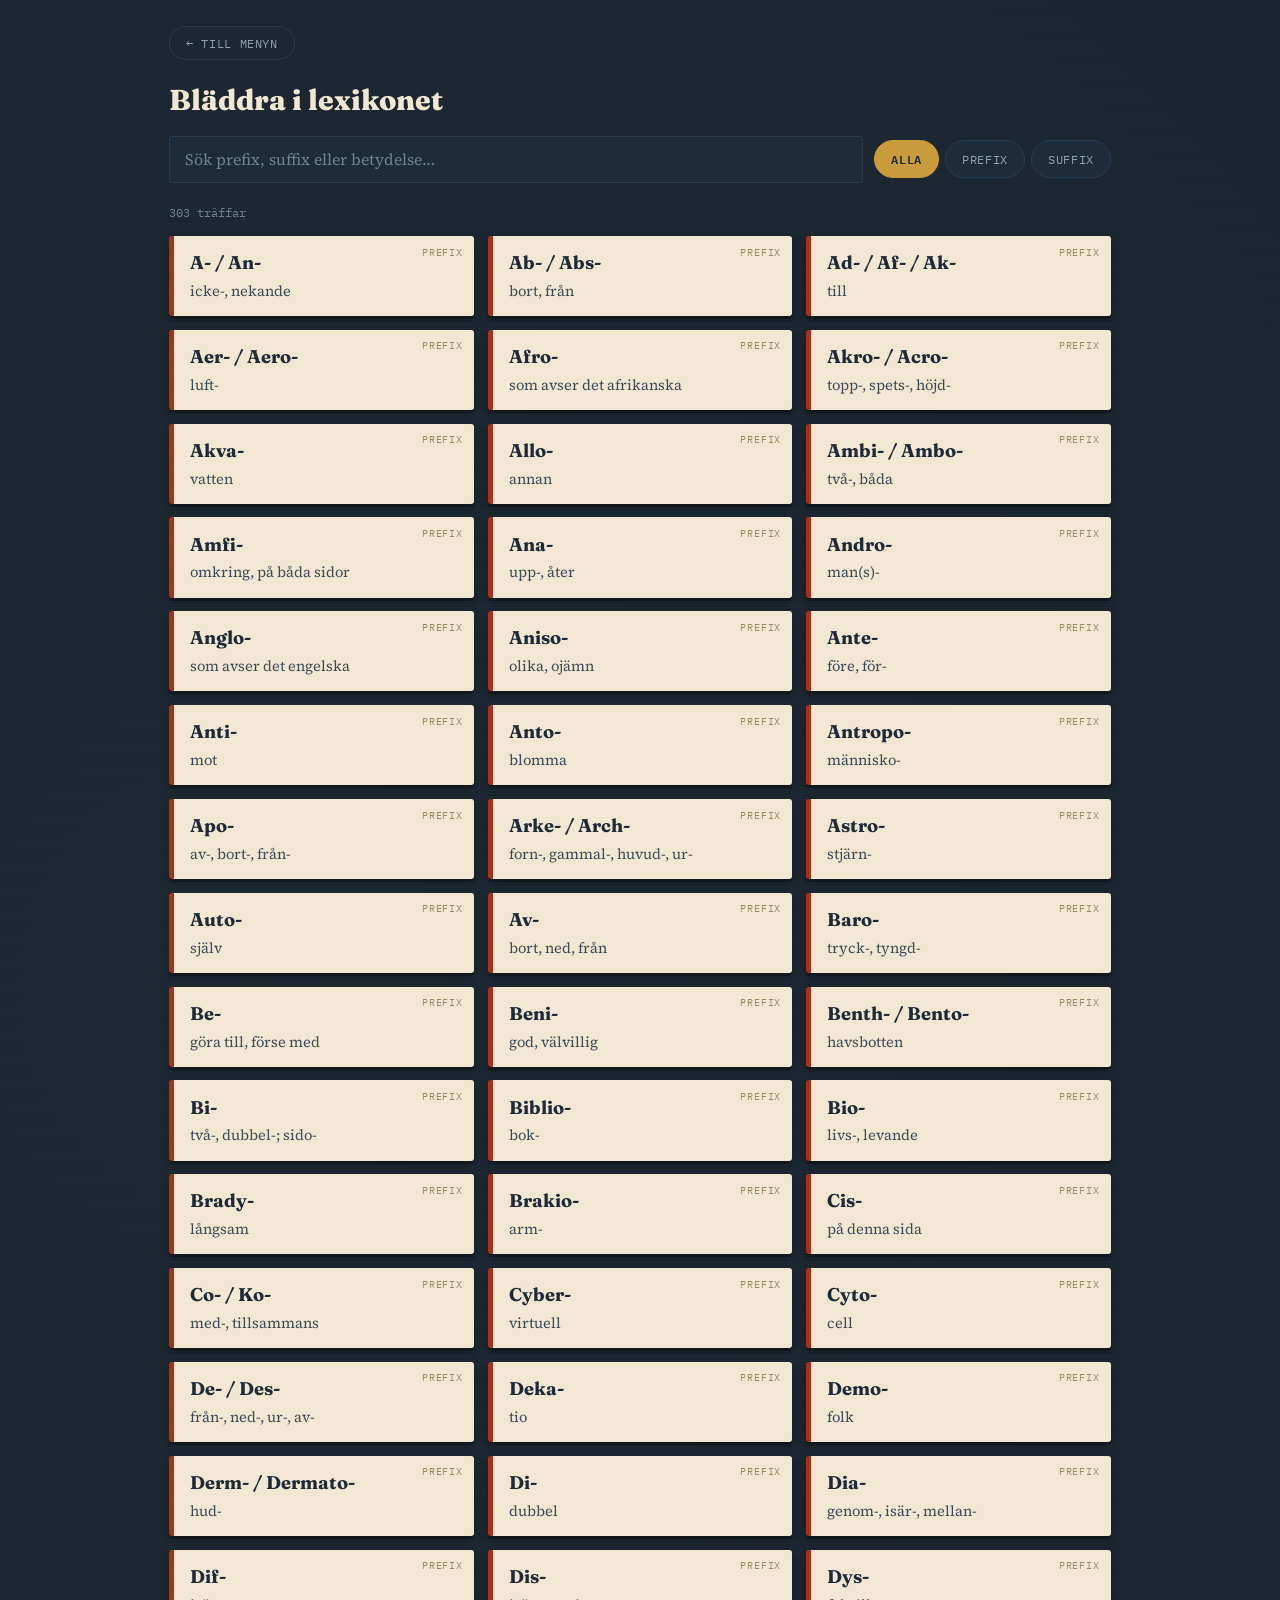
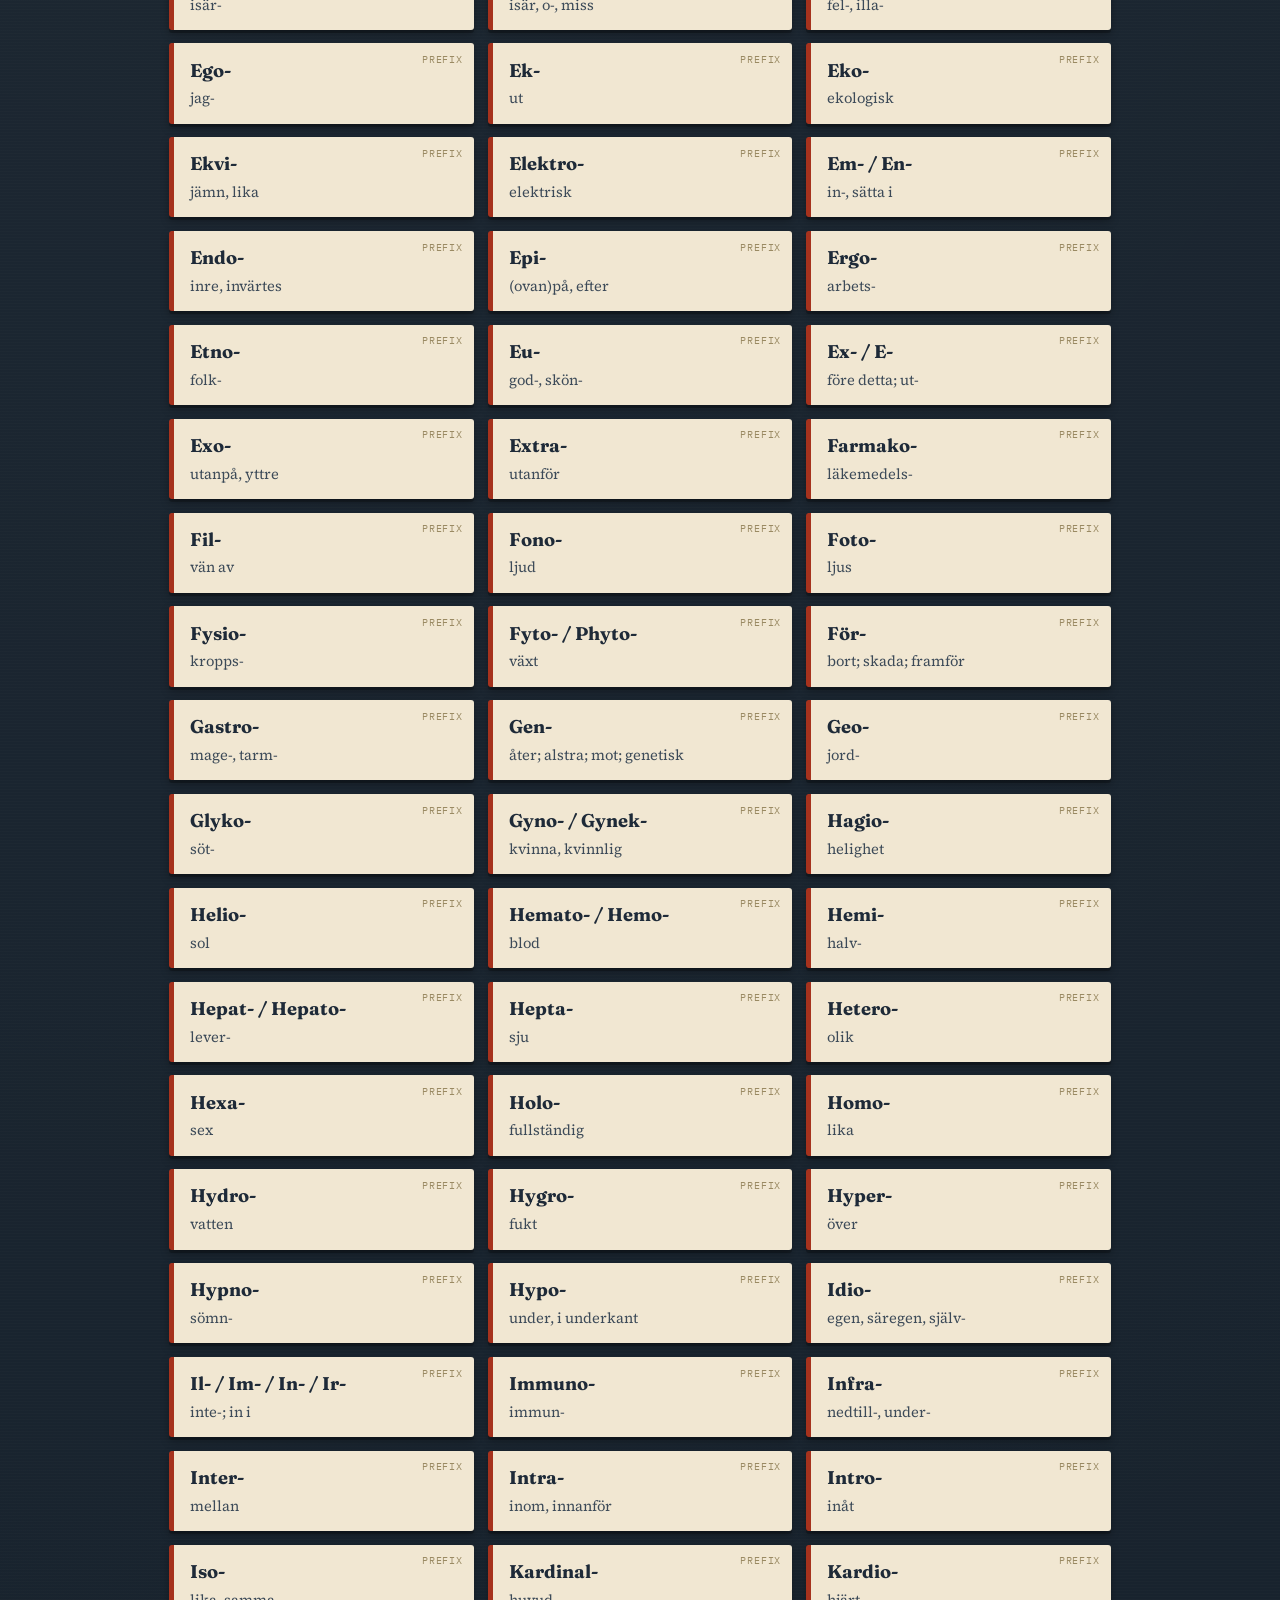
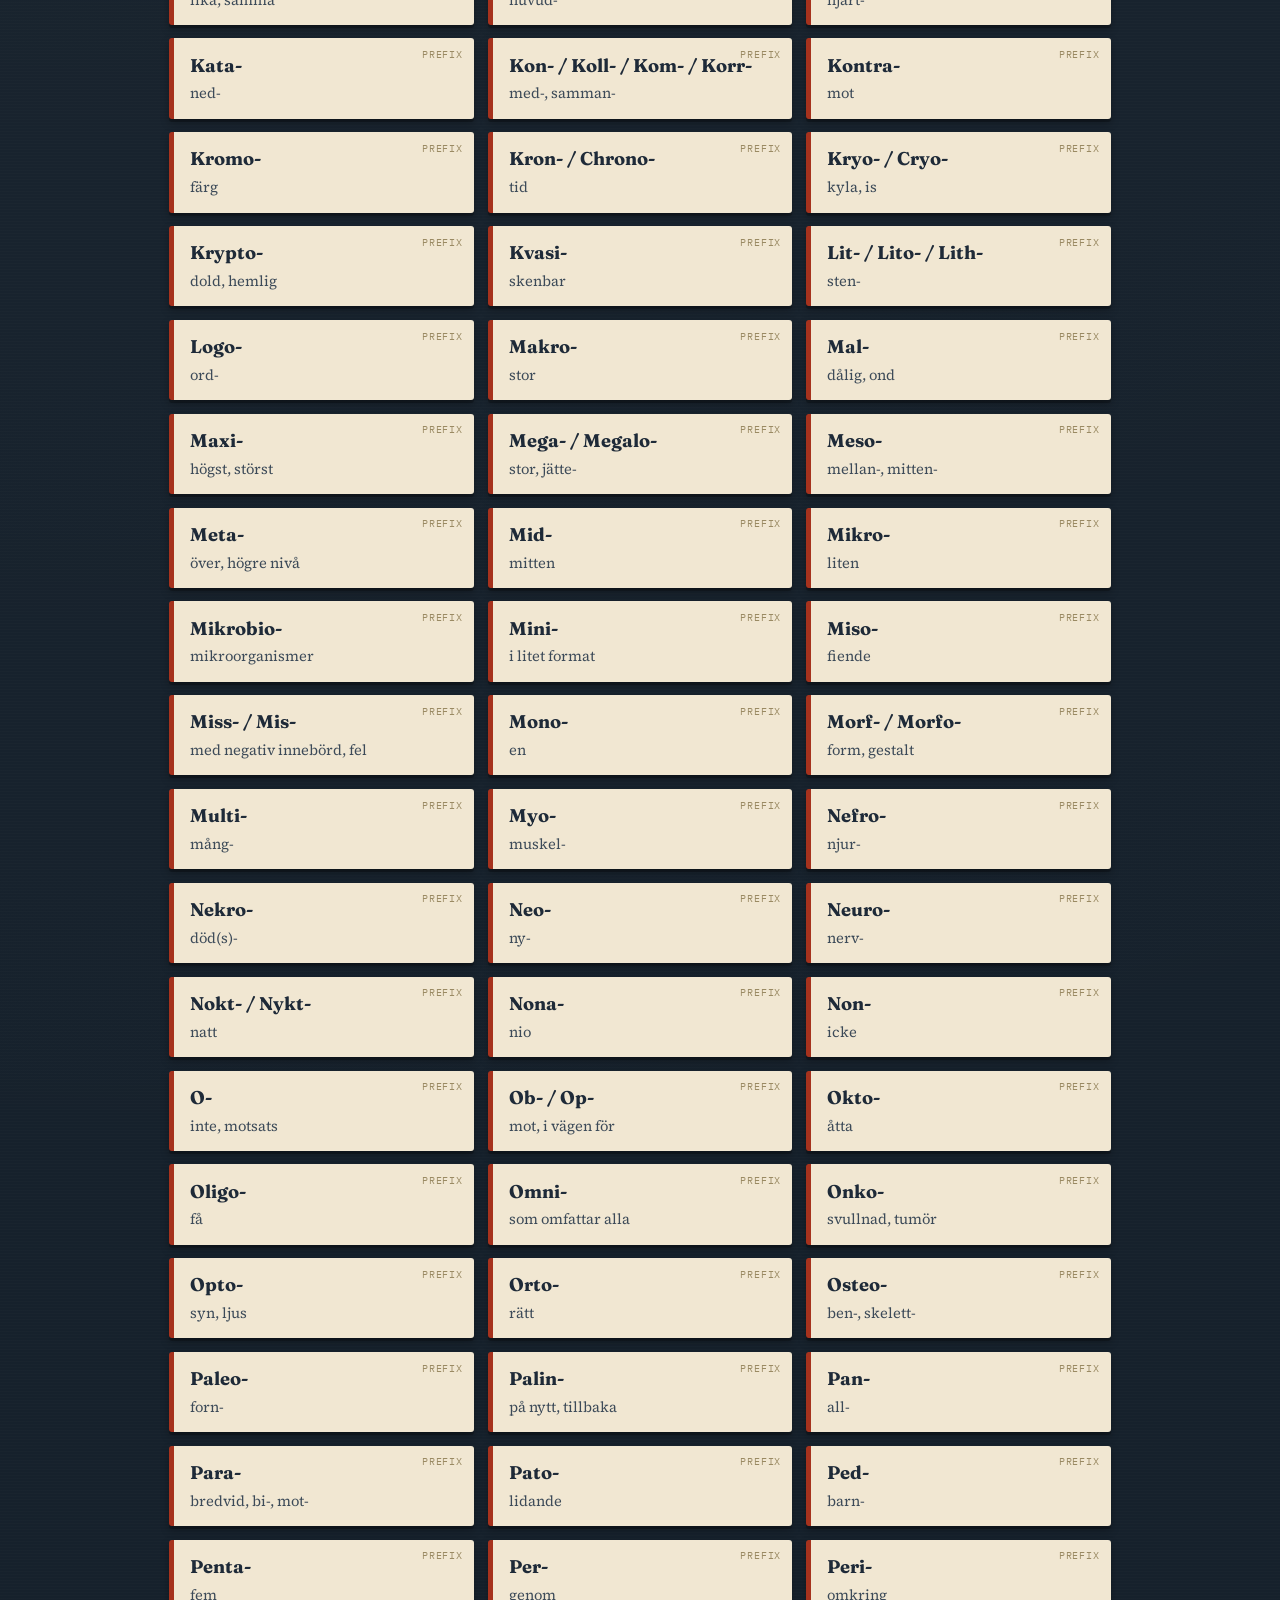
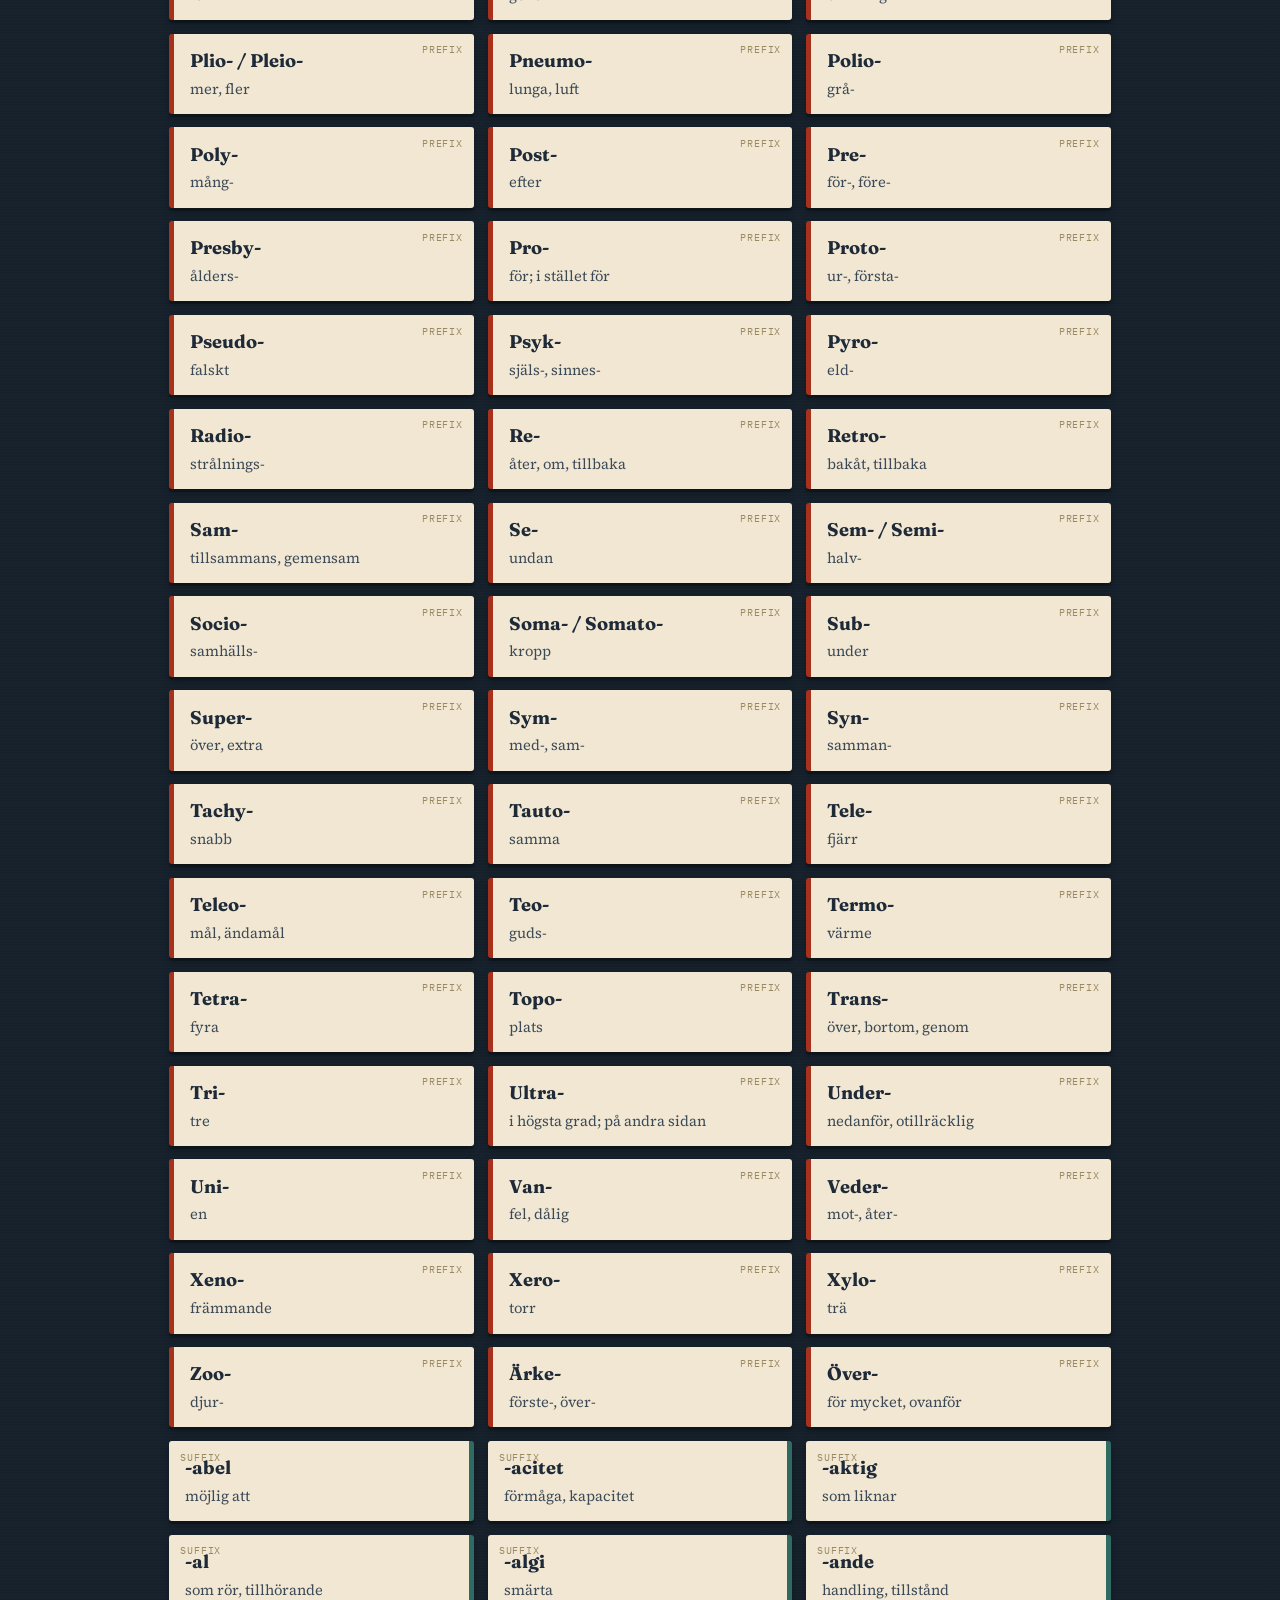
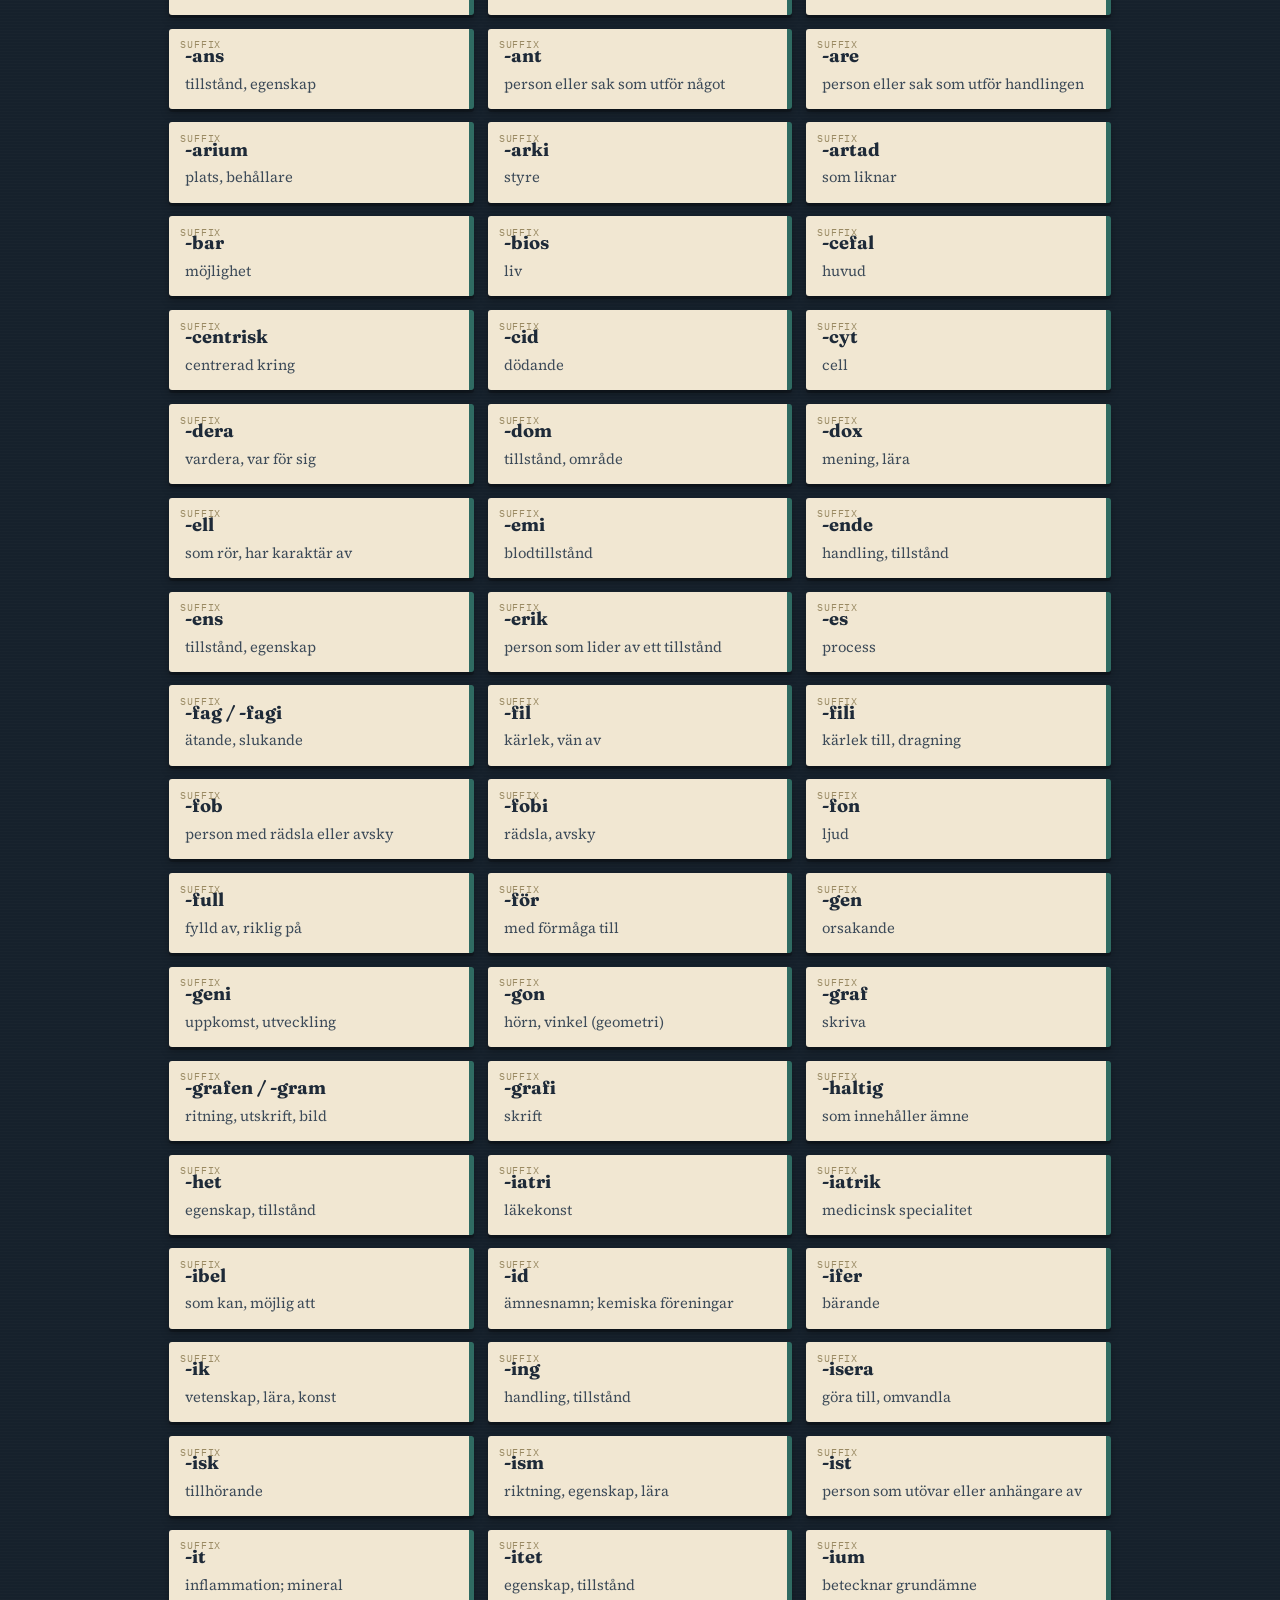
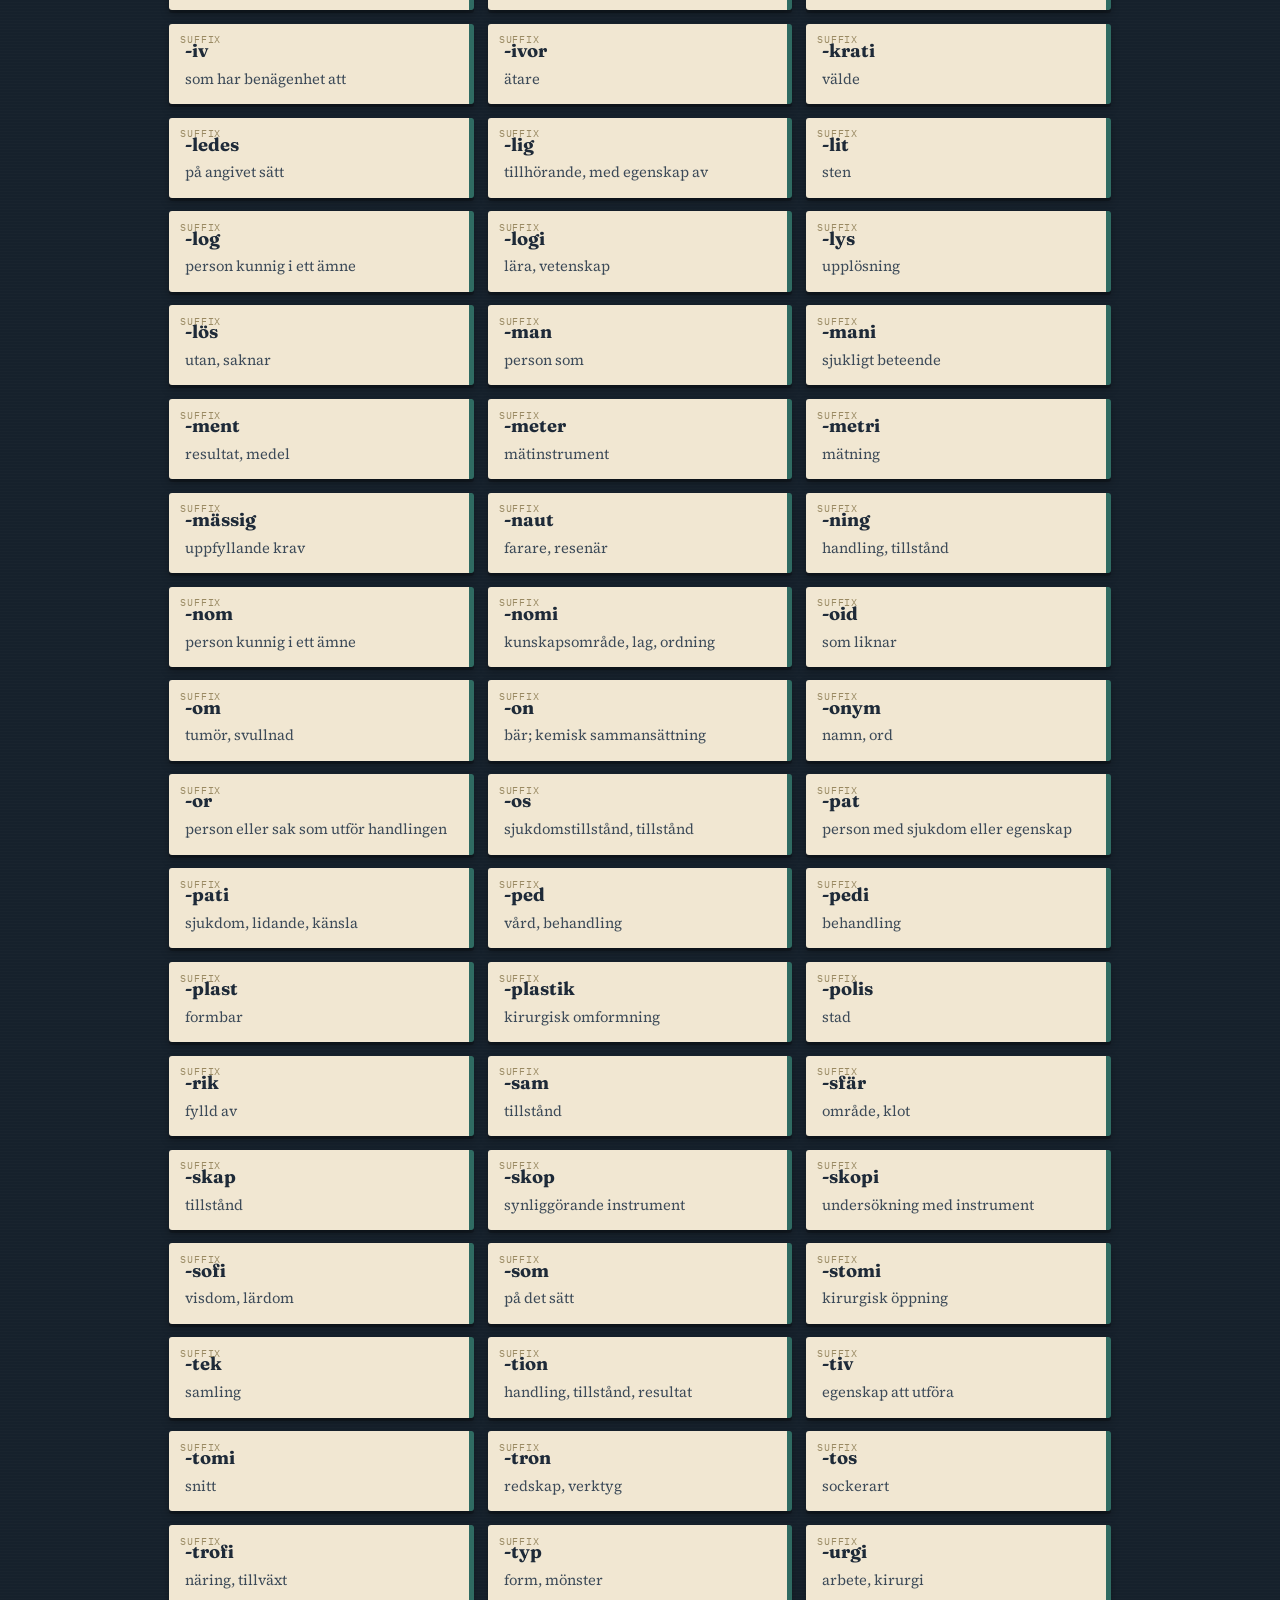
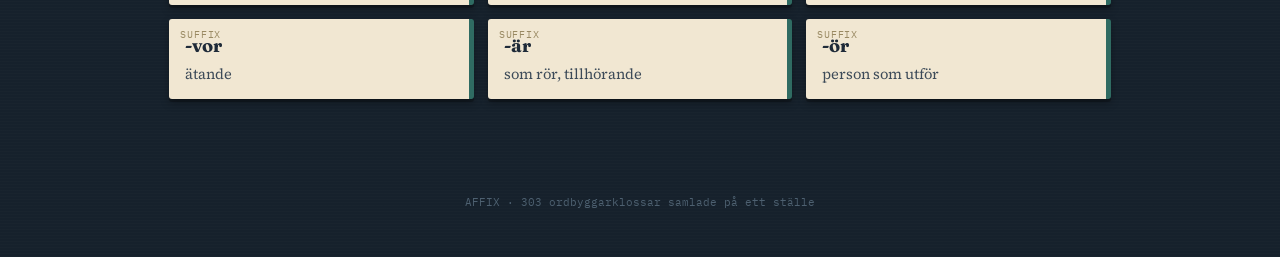
==== browse.html @ 200986ad "Initial commit: AFFIX prefix/suffix quiz site" ====
<!DOCTYPE html>
<html lang="sv">
<head>
<meta charset="UTF-8">
<meta name="viewport" content="width=device-width, initial-scale=1.0">
<title>Bläddra — AFFIX</title>
<link rel="preconnect" href="https://fonts.googleapis.com">
<link rel="preconnect" href="https://fonts.gstatic.com" crossorigin>
<link href="https://fonts.googleapis.com/css2?family=Fraunces:ital,wght@0,700;0,800;0,900;1,700&family=Source+Serif+4:ital,wght@0,400;0,600;1,400&family=IBM+Plex+Mono:wght@400;600;700&display=swap" rel="stylesheet">
<link rel="stylesheet" href="style.css">
</head>
<body>

<div class="subpage-header">
  <a class="back-link" href="index.html">&larr; Till menyn</a>
</div>
<h1 class="page-title">Bläddra i lexikonet</h1>

<section class="view active" style="max-width:980px;margin:1.2rem auto 0;padding:0 1.2rem 4rem;">
  <div class="controls">
    <input type="search" id="searchInput" class="search-input" placeholder="Sök prefix, suffix eller betydelse…" autocomplete="off">
    <div class="filter-group" id="browseFilter">
      <button class="chip active" data-cat="alla">Alla</button>
      <button class="chip" data-cat="prefix">Prefix</button>
      <button class="chip" data-cat="suffix">Suffix</button>
    </div>
  </div>
  <p class="result-count" id="resultCount"></p>
  <div class="term-grid" id="termGrid"></div>
</section>

<footer>AFFIX · 303 ordbyggarklossar samlade på ett ställe</footer>

<script src="data.js"></script>
<script src="browse.js"></script>
</body>
</html>
---- style.css ----
:root{
  --bed:#16212C;
  --bed-alt:#1E2C3A;
  --bed-line:#2A3B4C;
  --paper:#F1E7D2;
  --paper-alt:#E8DCBF;
  --ink:#1E2A38;
  --ink-soft:#3C4A58;
  --brick:#A6321D;
  --brick-dim:#7A2415;
  --teal:#2F6B62;
  --teal-dim:#204944;
  --gold:#C89B3C;
  --cream:#F1E7D2;
  --radius:3px;
  --shadow:0 6px 0 rgba(0,0,0,.28), 0 10px 18px rgba(0,0,0,.35);
  --shadow-sm:0 3px 0 rgba(0,0,0,.25), 0 4px 8px rgba(0,0,0,.3);
  --serif-display:"Fraunces",serif;
  --serif-body:"Source Serif 4",Georgia,serif;
  --mono:"IBM Plex Mono",monospace;
}

*{box-sizing:border-box;}
html{scroll-behavior:smooth;}
body{
  margin:0;
  background:var(--bed);
  background-image:
    radial-gradient(circle at 20% 10%, rgba(255,255,255,.03), transparent 40%),
    repeating-linear-gradient(0deg, rgba(255,255,255,.012) 0 1px, transparent 1px 3px);
  color:var(--cream);
  font-family:var(--serif-body);
  min-height:100vh;
}

a{color:inherit;}

/* ---------- Header / wordmark ---------- */
.site-header{
  padding:2.2rem 1.5rem 1.4rem;
  text-align:center;
}
.wordmark{
  display:inline-flex;
  align-items:baseline;
  gap:.15em;
  font-family:var(--serif-display);
  font-weight:900;
  font-size:clamp(2.4rem,6vw,3.6rem);
  letter-spacing:-.01em;
}
.wordmark .pre{
  color:var(--paper);
  background:var(--brick);
  padding:.02em .18em .06em;
  border-radius:2px 0 0 2px;
  transform:rotate(-1.2deg);
  box-shadow:var(--shadow-sm);
}
.wordmark .fix{
  color:var(--paper);
  background:var(--teal);
  padding:.02em .18em .06em;
  border-radius:0 2px 2px 0;
  transform:rotate(1.2deg);
  box-shadow:var(--shadow-sm);
}
.tagline{
  margin-top:.7rem;
  font-family:var(--mono);
  font-size:.78rem;
  letter-spacing:.14em;
  text-transform:uppercase;
  color:#8FA0AE;
}

/* ---------- Tabs ---------- */
.tabbar{
  display:flex;
  justify-content:center;
  gap:.6rem;
  padding:0 1rem 1.6rem;
  flex-wrap:wrap;
}
.tab-btn{
  font-family:var(--mono);
  font-size:.82rem;
  letter-spacing:.06em;
  text-transform:uppercase;
  background:transparent;
  color:#8FA0AE;
  border:1px solid var(--bed-line);
  border-radius:20px;
  padding:.55rem 1.2rem;
  cursor:pointer;
  transition:all .15s ease;
}
.tab-btn:hover{color:var(--cream);border-color:#48606f;}
.tab-btn.active{
  background:var(--paper);
  color:var(--ink);
  border-color:var(--paper);
  font-weight:600;
}
.tab-btn:focus-visible, button:focus-visible, input:focus-visible, select:focus-visible,
.menu-card:focus-visible, .back-link:focus-visible{
  outline:2px solid var(--gold);
  outline-offset:2px;
}

.view{display:none;max-width:980px;margin:0 auto;padding:0 1.2rem 4rem;}
.view.active{display:block;}

/* ---------- Huvudmeny ---------- */
.menu-wrap{
  max-width:900px;
  margin:0 auto;
  padding:0 1.2rem 4rem;
}
.menu-grid{
  display:grid;
  grid-template-columns:repeat(auto-fit,minmax(240px,1fr));
  gap:1.1rem;
}
.menu-card{
  display:block;
  text-decoration:none;
  background:var(--paper);
  color:var(--ink);
  border-radius:var(--radius);
  padding:1.6rem 1.4rem 1.5rem;
  box-shadow:var(--shadow);
  border-top:6px solid var(--brick);
  transition:transform .12s ease, box-shadow .12s ease;
  cursor:pointer;
  position:relative;
}
.menu-card:nth-child(2n){border-top-color:var(--teal);}
.menu-card:hover{transform:translateY(-3px);}
.menu-card .menu-index{
  font-family:var(--mono);
  font-size:.7rem;
  letter-spacing:.1em;
  text-transform:uppercase;
  color:#9a8a63;
  display:block;
  margin-bottom:.5rem;
}
.menu-card h2{
  font-family:var(--serif-display);
  font-weight:800;
  font-size:1.4rem;
  margin:0 0 .5rem;
}
.menu-card p{
  font-size:.9rem;
  color:var(--ink-soft);
  line-height:1.4;
  margin:0;
}
.menu-card .menu-count{
  display:inline-block;
  margin-top:.9rem;
  font-family:var(--mono);
  font-size:.72rem;
  background:rgba(30,42,56,.08);
  padding:.25rem .6rem;
  border-radius:20px;
}
.menu-card.disabled{
  opacity:.5;
  cursor:default;
  pointer-events:none;
  border-top-style:dashed;
}
.menu-card.disabled .menu-count{background:transparent;border:1px dashed rgba(30,42,56,.3);}

/* ---------- Undersida: tillbaka-länk ---------- */
.subpage-header{
  max-width:980px;
  margin:0 auto;
  padding:1.6rem 1.2rem 0;
}
.back-link{
  display:inline-flex;
  align-items:center;
  gap:.4rem;
  font-family:var(--mono);
  font-size:.78rem;
  letter-spacing:.05em;
  text-transform:uppercase;
  color:#8FA0AE;
  text-decoration:none;
  border:1px solid var(--bed-line);
  border-radius:20px;
  padding:.5rem 1rem;
}
.back-link:hover{color:var(--cream);border-color:#48606f;}
.page-title{
  max-width:980px;
  margin:1.4rem auto .2rem;
  padding:0 1.2rem;
  font-family:var(--serif-display);
  font-weight:800;
  font-size:1.8rem;
}

/* ---------- Controls (browse) ---------- */
.controls{
  display:flex;
  gap:.7rem;
  flex-wrap:wrap;
  margin-bottom:1.4rem;
  align-items:center;
}
.search-input{
  flex:1 1 220px;
  font-family:var(--serif-body);
  font-size:1rem;
  padding:.7rem .9rem;
  border-radius:var(--radius);
  border:1px solid var(--bed-line);
  background:var(--bed-alt);
  color:var(--cream);
}
.search-input::placeholder{color:#6E8290;}
.filter-group{display:flex;gap:.4rem;}
.chip{
  font-family:var(--mono);
  font-size:.75rem;
  letter-spacing:.05em;
  text-transform:uppercase;
  background:var(--bed-alt);
  color:#8FA0AE;
  border:1px solid var(--bed-line);
  border-radius:20px;
  padding:.5rem 1rem;
  cursor:pointer;
}
.chip.active{background:var(--gold);color:var(--ink);border-color:var(--gold);font-weight:600;}
.result-count{
  font-family:var(--mono);
  font-size:.75rem;
  color:#6E8290;
  margin:0 0 1rem;
}

/* ---------- Term grid (browse) ---------- */
.term-grid{
  display:grid;
  grid-template-columns:repeat(auto-fill,minmax(230px,1fr));
  gap:.85rem;
}
.term-card{
  background:var(--paper);
  color:var(--ink);
  border-radius:var(--radius);
  padding:.95rem 1rem .9rem;
  box-shadow:var(--shadow-sm);
  border-left:5px solid var(--brick);
  position:relative;
}
.term-card.suffix{border-left-color:var(--teal);border-right:5px solid var(--teal);border-left:none;padding-right:1.1rem;}
.term-card .term{
  font-family:var(--serif-display);
  font-weight:700;
  font-size:1.15rem;
  display:block;
  margin-bottom:.3rem;
}
.term-card .betydelse{
  font-size:.92rem;
  color:var(--ink-soft);
  line-height:1.35;
}
.term-card .kat{
  position:absolute;
  top:.6rem; right:.7rem;
  font-family:var(--mono);
  font-size:.62rem;
  letter-spacing:.08em;
  text-transform:uppercase;
  color:#9a8a63;
}
.term-card.suffix .kat{right:auto;left:.7rem;}
.empty-note{
  font-family:var(--mono);
  color:#6E8290;
  text-align:center;
  padding:3rem 1rem;
}

/* ---------- Quiz ---------- */
.quiz-top{
  display:flex;
  justify-content:space-between;
  align-items:center;
  flex-wrap:wrap;
  gap:.8rem;
  margin-bottom:1.6rem;
  font-family:var(--mono);
  font-size:.82rem;
  color:#8FA0AE;
}
.quiz-stats span{color:var(--gold);font-weight:600;}
.quiz-filter{display:flex;gap:.4rem;}

.quiz-stage{
  text-align:center;
  padding:2.4rem 1rem 2.8rem;
}
.quiz-prompt{
  font-family:var(--mono);
  font-size:.78rem;
  letter-spacing:.1em;
  text-transform:uppercase;
  color:#8FA0AE;
  margin-bottom:1rem;
}
.term-block{
  display:inline-block;
  background:var(--paper);
  color:var(--ink);
  font-family:var(--serif-display);
  font-weight:800;
  font-size:clamp(2rem,6vw,3rem);
  padding:.5rem 1.3rem .6rem;
  border-radius:var(--radius);
  box-shadow:var(--shadow);
  transform:rotate(-.6deg);
  position:relative;
}
.term-block::after{
  content:attr(data-kat);
  position:absolute;
  bottom:-1.5rem; left:50%;
  transform:translateX(-50%);
  font-family:var(--mono);
  font-size:.68rem;
  letter-spacing:.12em;
  text-transform:uppercase;
  color:#6E8290;
}
.term-block.prefix{border-bottom:5px solid var(--brick);}
.term-block.suffix{border-bottom:5px solid var(--teal);}

.question-text{
  margin:2.6rem 0 1.4rem;
  font-size:1.05rem;
  color:#C7D3DB;
}

.options{
  display:grid;
  gap:.6rem;
  max-width:560px;
  margin:0 auto;
}
.option-btn{
  font-family:var(--serif-body);
  font-size:1rem;
  text-align:left;
  background:var(--bed-alt);
  color:var(--cream);
  border:1px solid var(--bed-line);
  border-radius:var(--radius);
  padding:.85rem 1.1rem;
  cursor:pointer;
  transition:transform .1s ease, border-color .15s ease, background .15s ease;
}
.option-btn:hover:not(:disabled){border-color:var(--gold);transform:translateX(2px);}
.option-btn:disabled{cursor:default;}
.option-btn.correct{
  background:var(--teal-dim);
  border-color:var(--teal);
  color:#DCEFEA;
}
.option-btn.wrong{
  background:var(--brick-dim);
  border-color:var(--brick);
  color:#F6DAD2;
}
.affix-option.prefix{border-left:4px solid var(--brick);}
.affix-option.suffix{border-right:4px solid var(--teal);}

.stamp{
  display:inline-block;
  margin-top:1.6rem;
  font-family:var(--mono);
  font-weight:700;
  letter-spacing:.08em;
  text-transform:uppercase;
  font-size:1.1rem;
  padding:.4rem 1rem;
  border:3px solid currentColor;
  border-radius:4px;
  transform:rotate(-4deg) scale(1);
  animation:stampin .22s ease-out;
}
.stamp.ratt{color:var(--teal);}
.stamp.fel{color:var(--brick);}
@keyframes stampin{
  0%{opacity:0;transform:rotate(-4deg) scale(1.7);}
  100%{opacity:1;transform:rotate(-4deg) scale(1);}
}
@media (prefers-reduced-motion:reduce){
  .stamp{animation:none;}
  .option-btn:hover{transform:none;}
}

.next-btn{
  display:block;
  margin:1.8rem auto 0;
  font-family:var(--mono);
  font-size:.85rem;
  letter-spacing:.06em;
  text-transform:uppercase;
  background:var(--gold);
  color:var(--ink);
  border:none;
  border-radius:20px;
  padding:.75rem 1.7rem;
  cursor:pointer;
  font-weight:700;
}
.next-btn:hover{filter:brightness(1.08);}

/* ---------- Quiz: Bygg isär ordet ---------- */
.word-block{
  display:inline-block;
  background:var(--paper);
  color:var(--ink);
  font-family:var(--serif-display);
  font-weight:800;
  font-size:clamp(1.8rem,5.5vw,2.7rem);
  padding:.55rem 1.4rem .65rem;
  border-radius:var(--radius);
  box-shadow:var(--shadow);
  letter-spacing:.01em;
}
.step-indicator{
  font-family:var(--mono);
  font-size:.72rem;
  letter-spacing:.12em;
  text-transform:uppercase;
  color:var(--gold);
  margin-bottom:.6rem;
}
.split-preview{
  margin-top:1.1rem;
  font-family:var(--mono);
  font-size:.9rem;
  color:#8FA0AE;
  min-height:1.3em;
}
.split-preview .hit{color:var(--gold);font-weight:700;}
.meaning-box{
  margin:1.2rem auto 0;
  max-width:480px;
  background:var(--bed-alt);
  border:1px solid var(--bed-line);
  border-radius:var(--radius);
  padding:.9rem 1.1rem;
  font-size:.95rem;
  color:#C7D3DB;
  text-align:left;
}
.meaning-box b{color:var(--cream);}

footer{
  text-align:center;
  padding:2rem 1rem 3rem;
  font-family:var(--mono);
  font-size:.7rem;
  color:#4D6070;
}

@media (max-width:520px){
  .quiz-top{justify-content:center;text-align:center;}
}
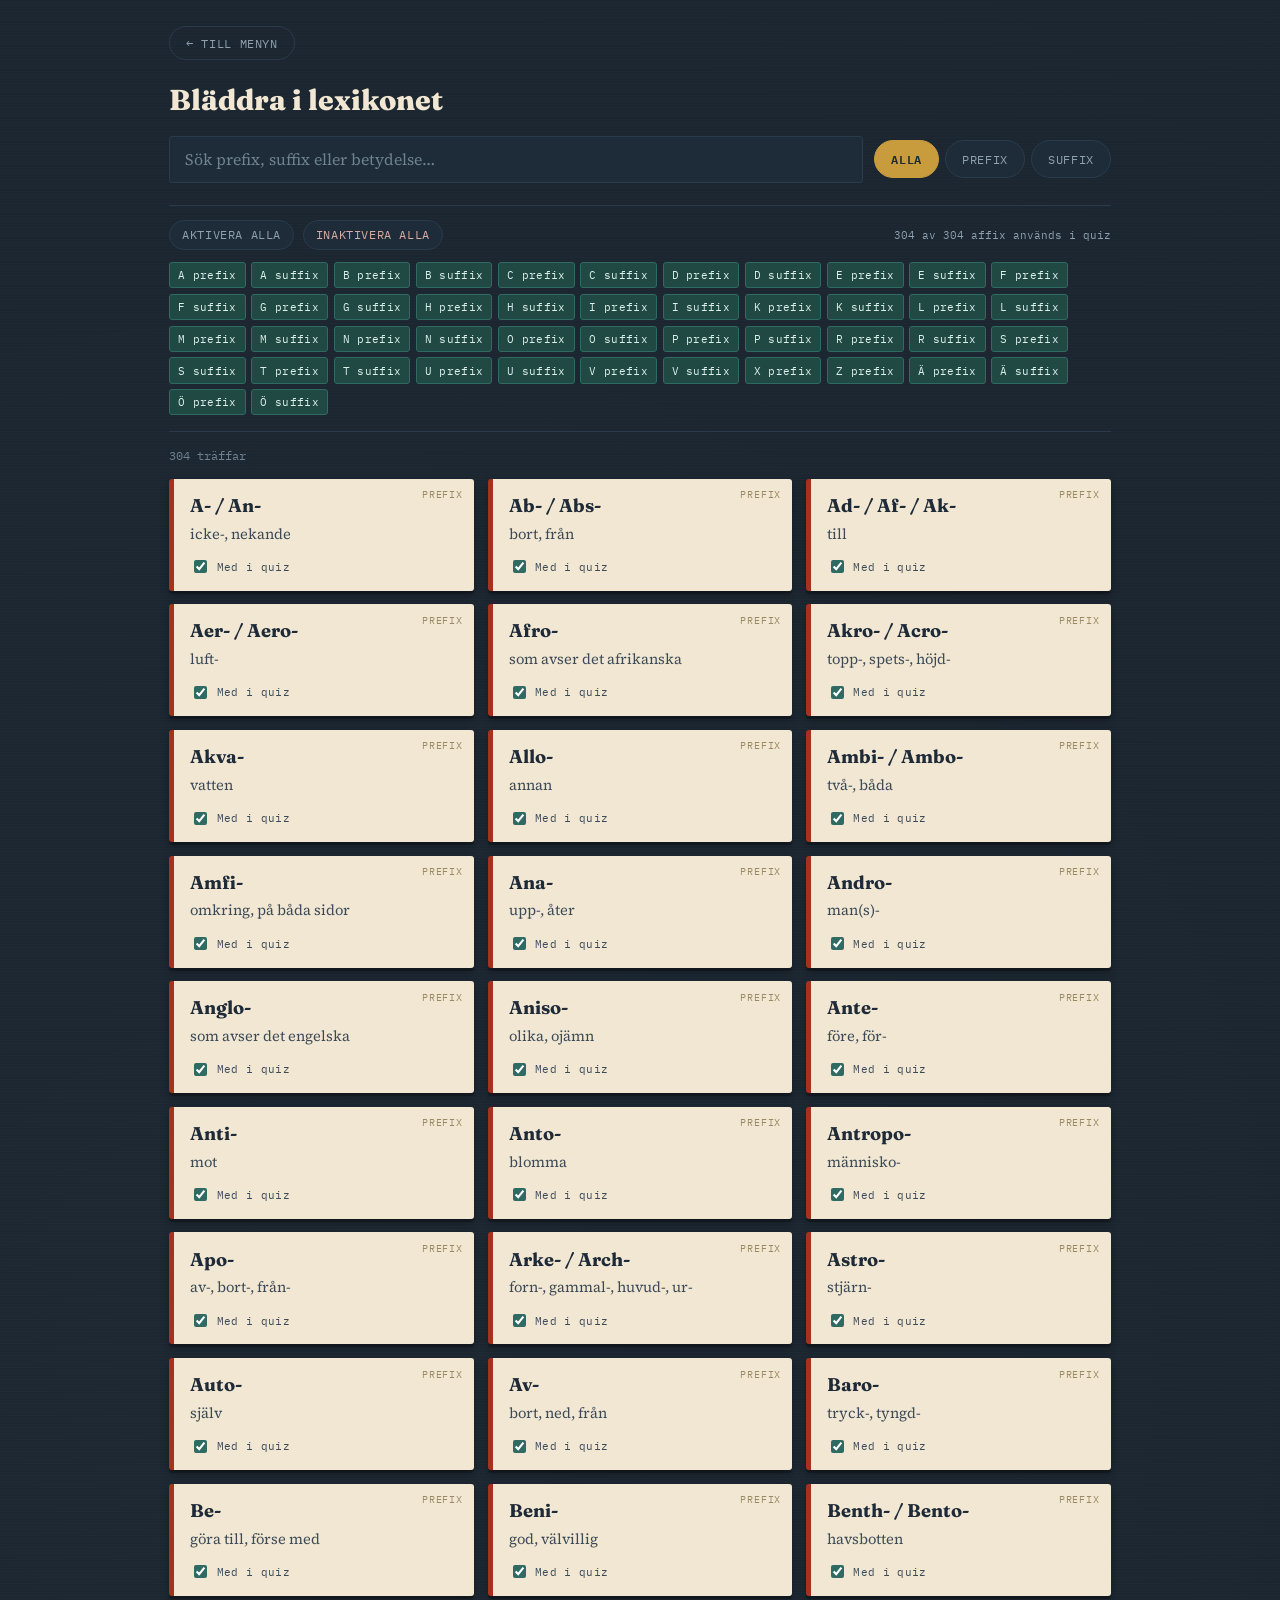
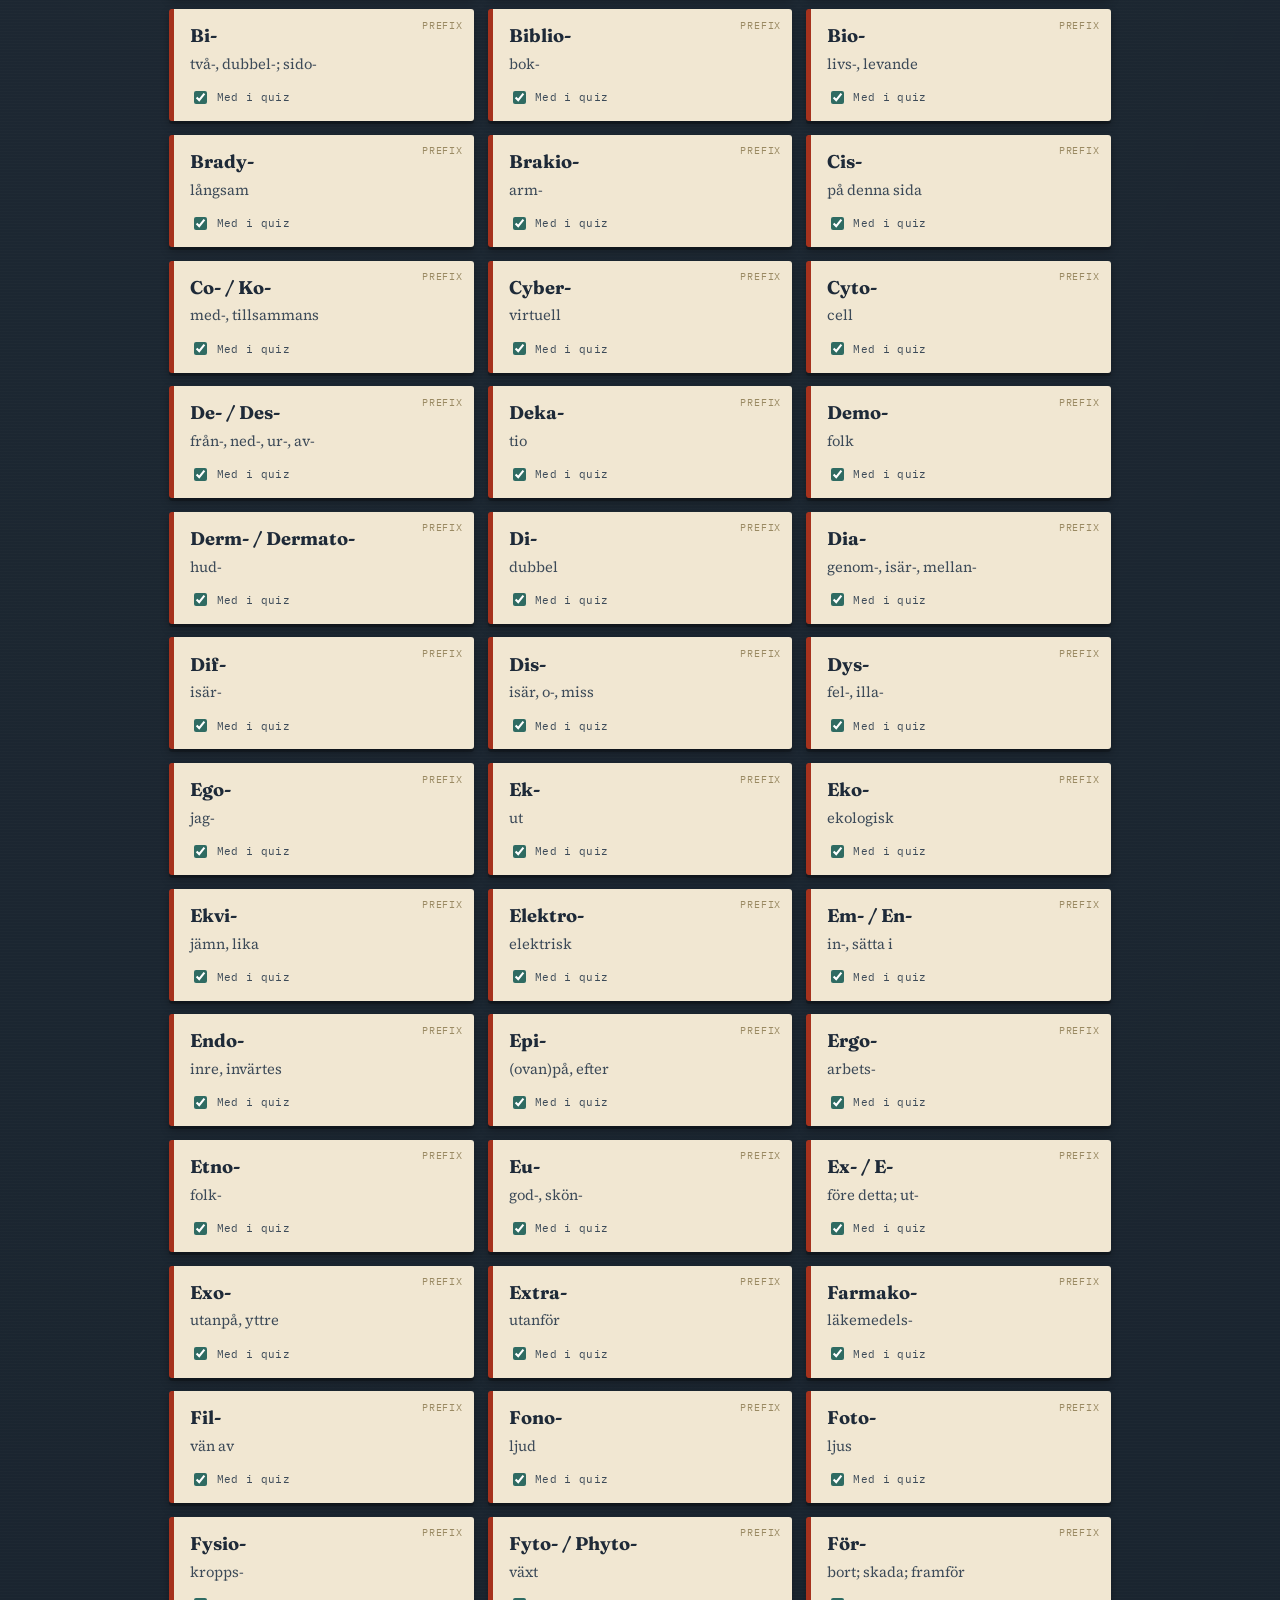
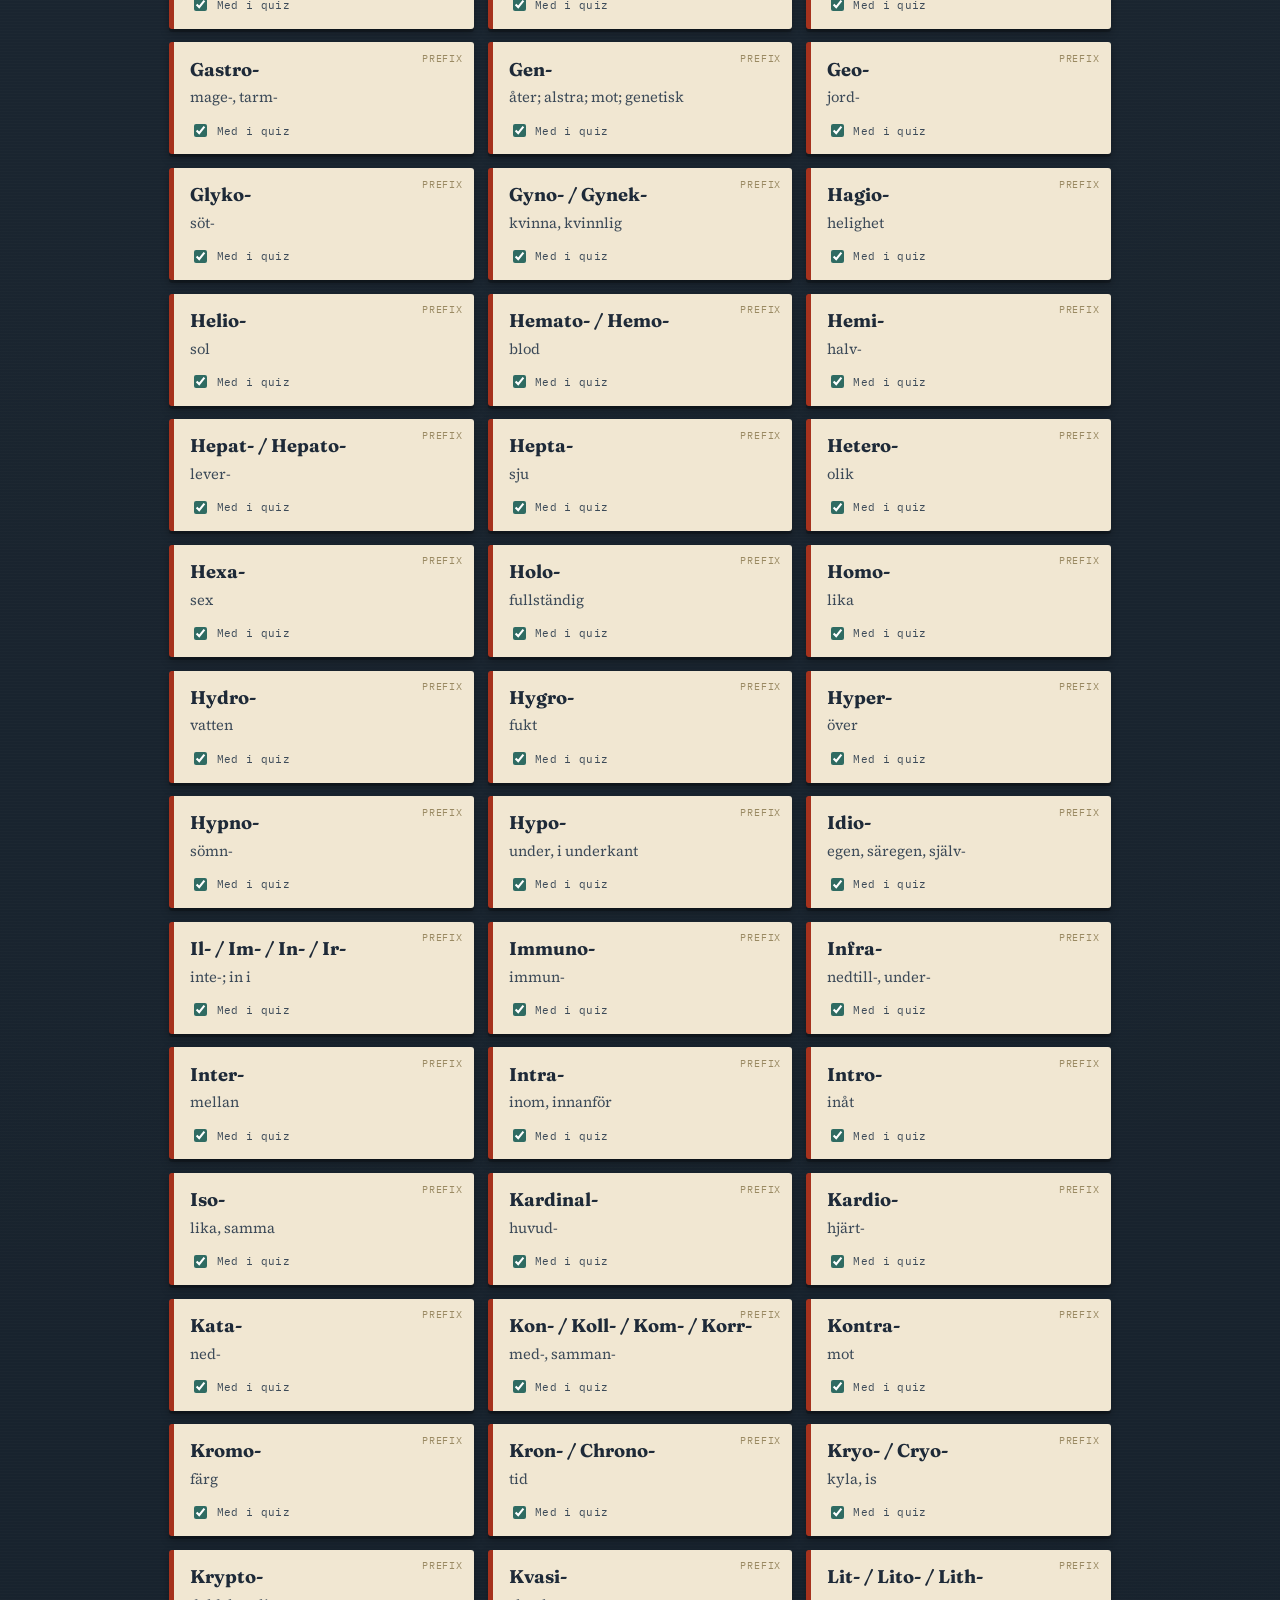
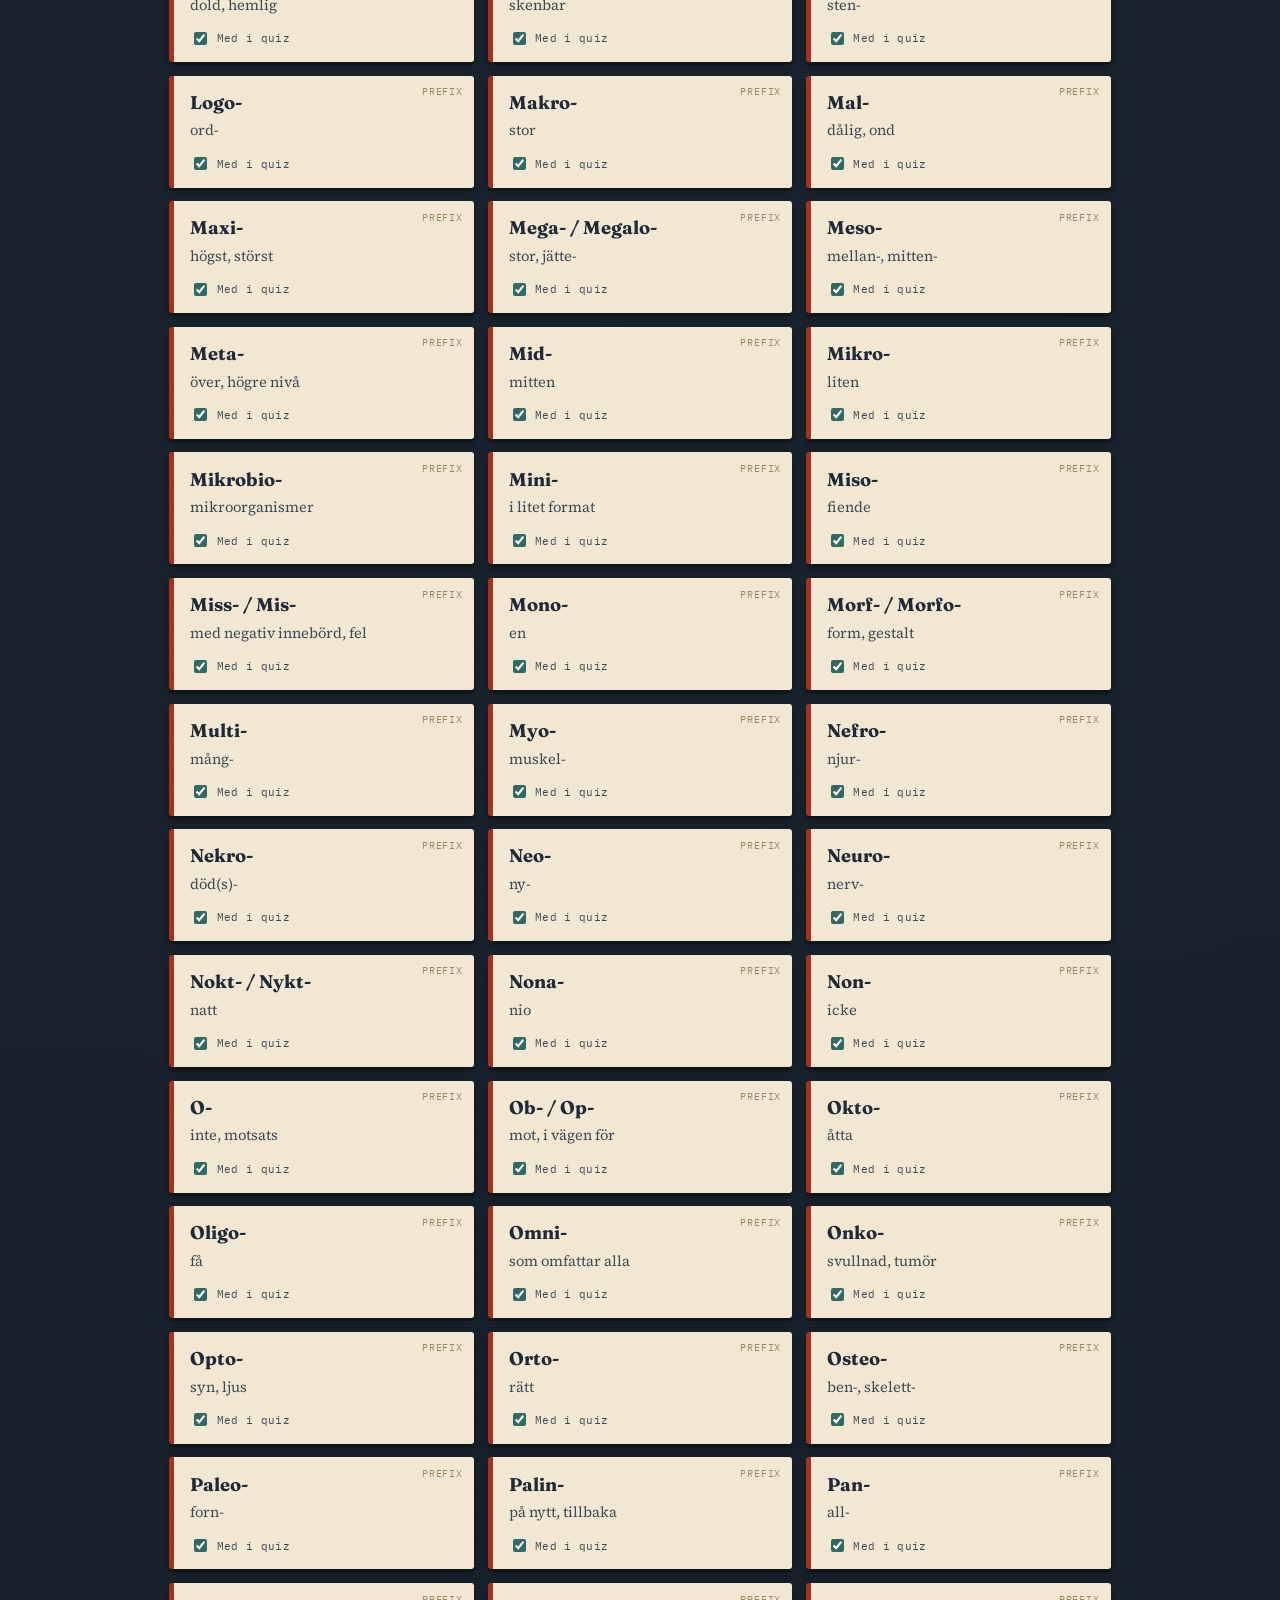
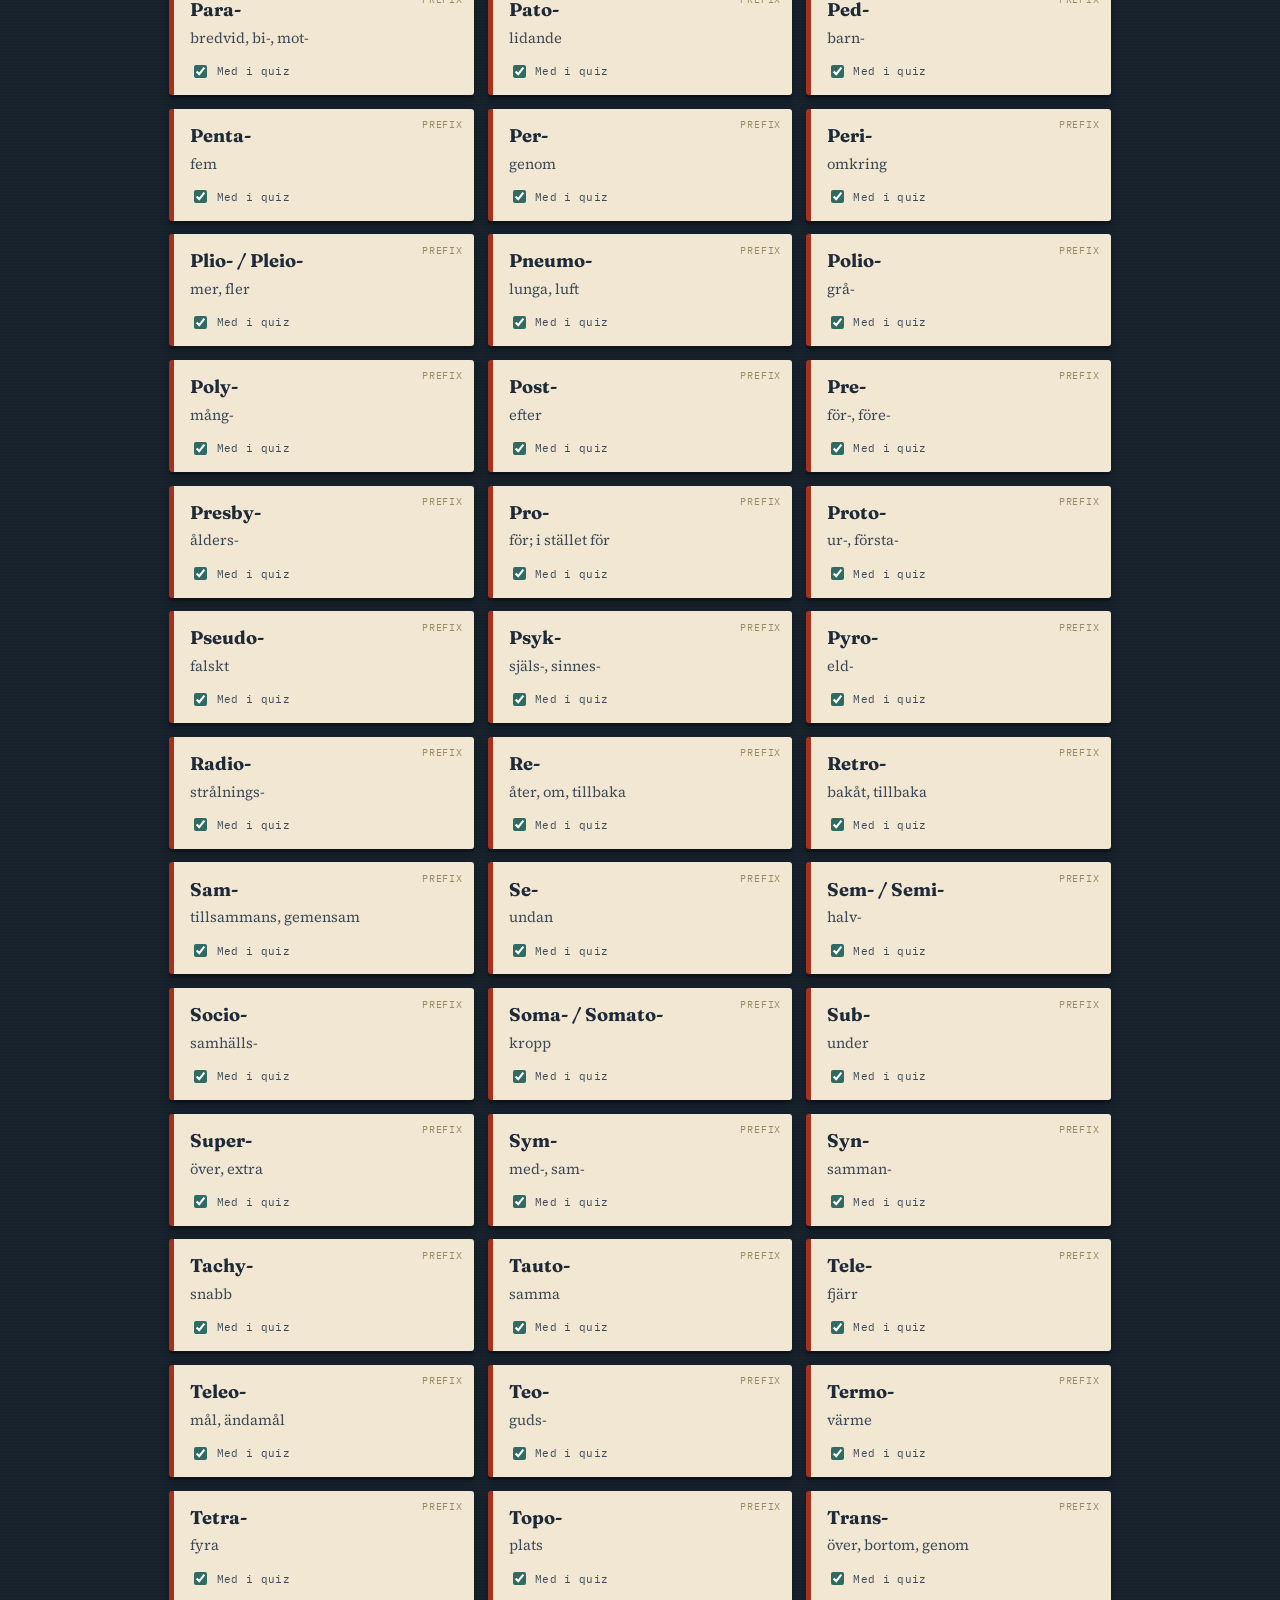
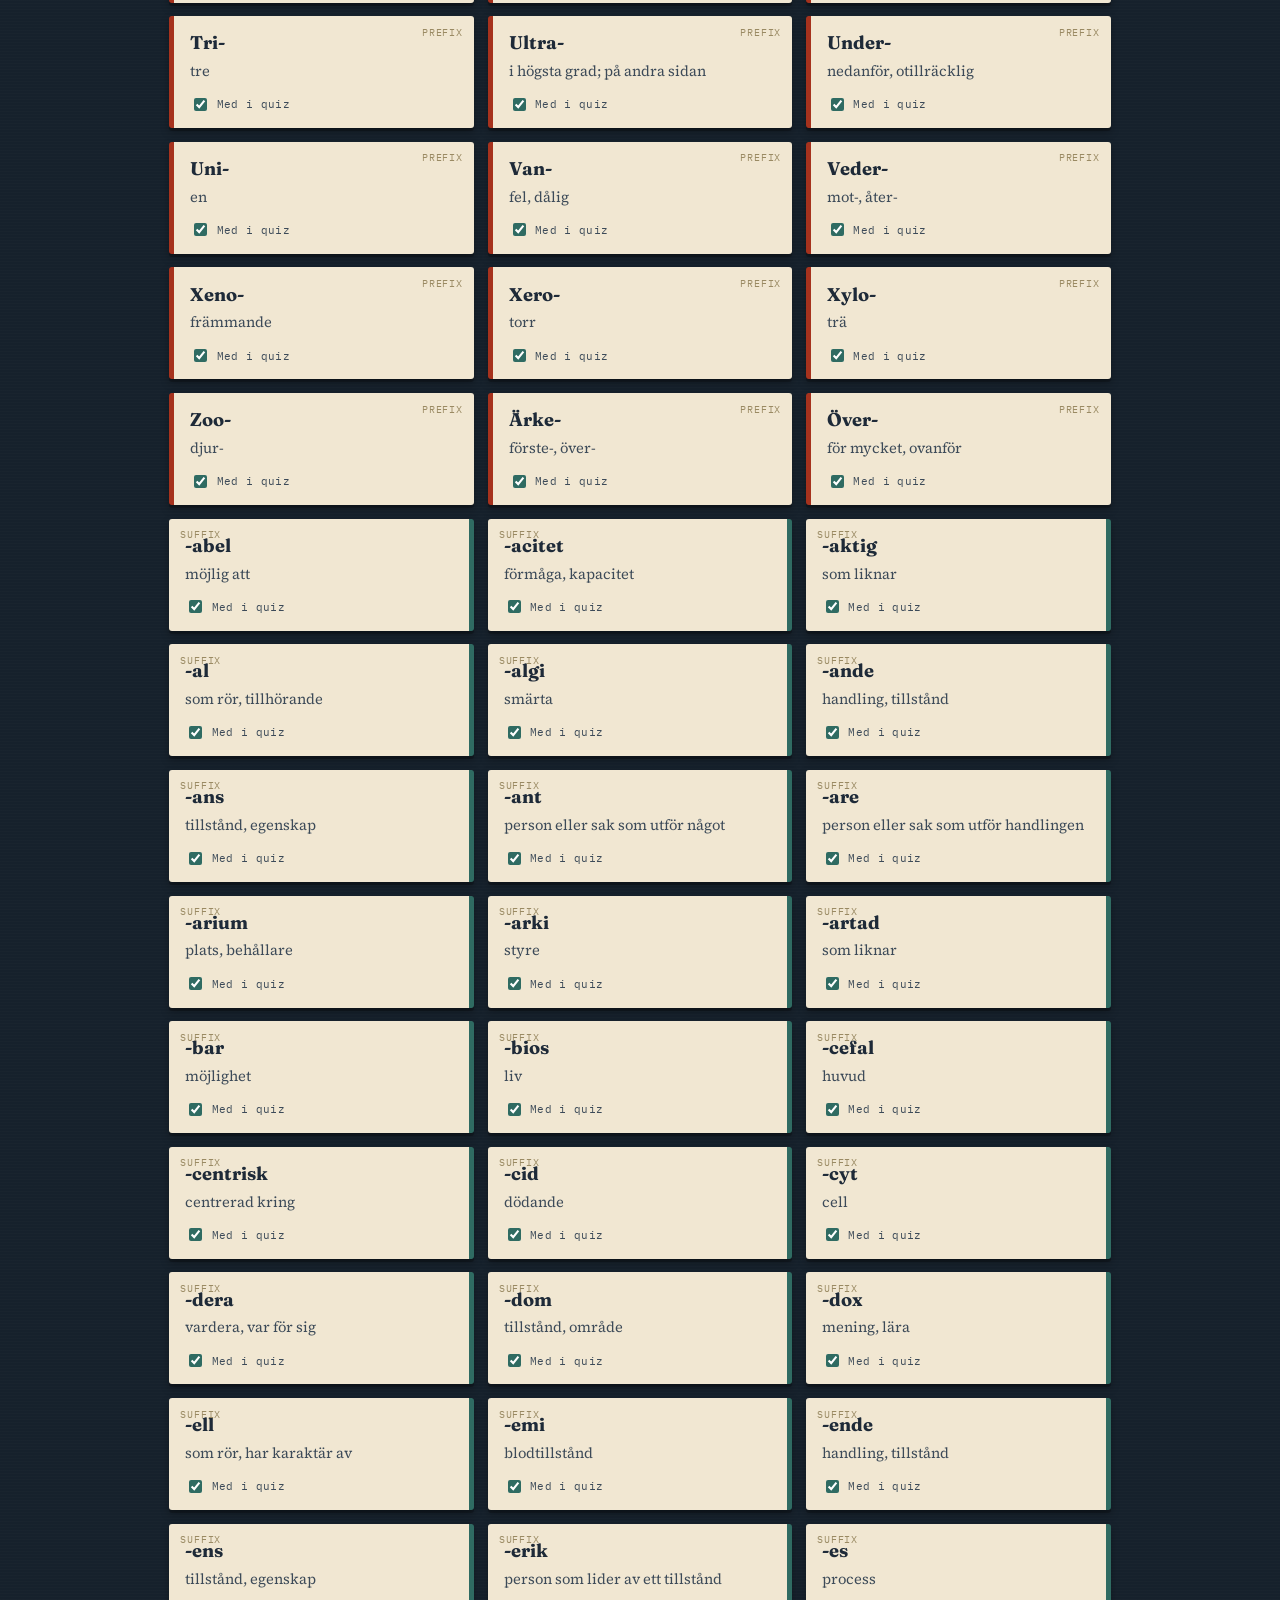
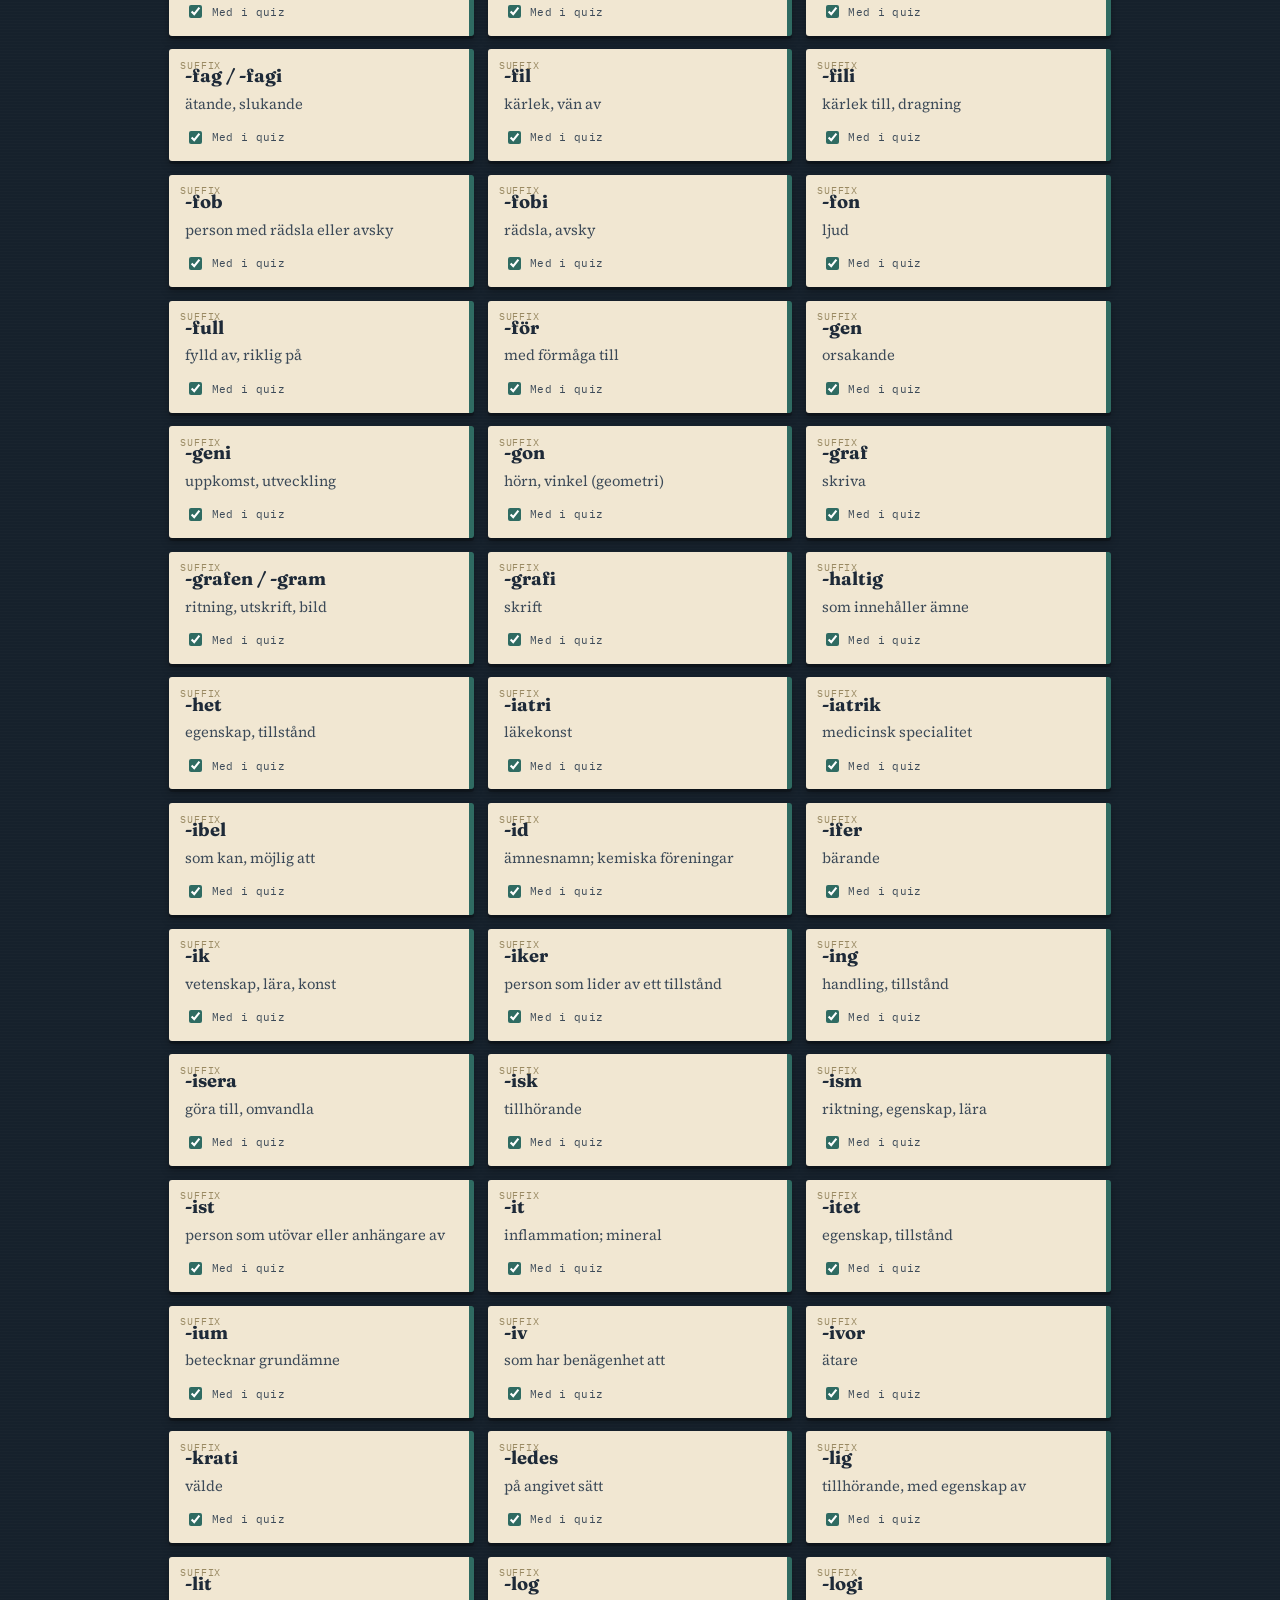
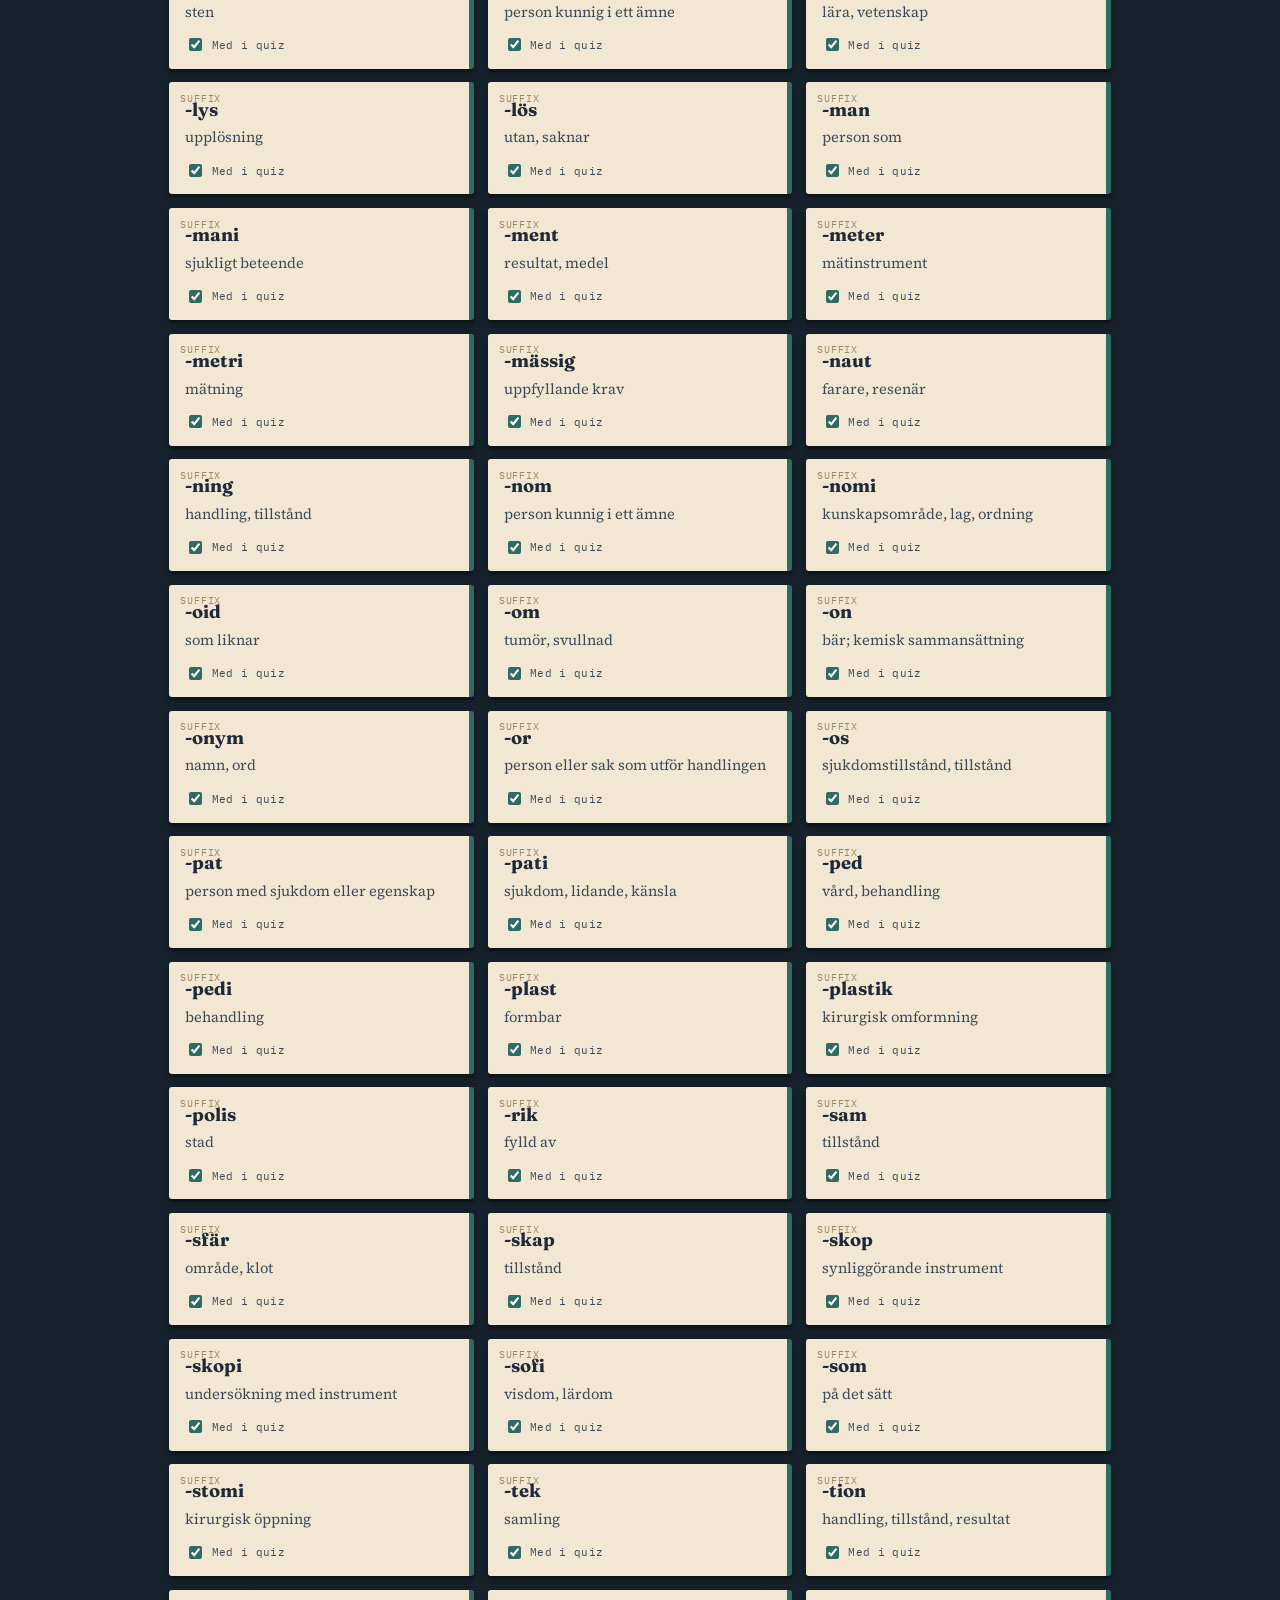
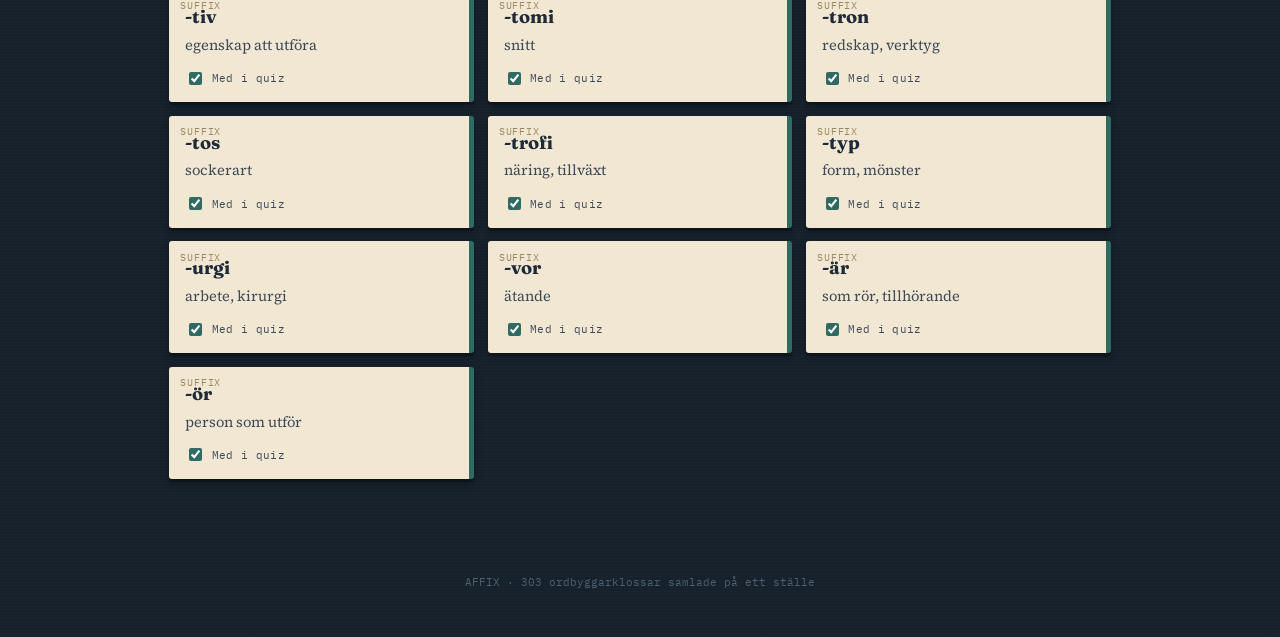
==== commit 61d5feb9: "Add saved affix quiz selection" ====
--- a/browse.html
+++ b/browse.html
@@ -25,6 +25,14 @@
       <button class="chip" data-cat="suffix">Suffix</button>
     </div>
   </div>
+  <section class="selection-panel" aria-label="Välj affix till quiz">
+    <div class="selection-actions">
+      <button class="chip selection-button" id="enableAllBtn" type="button">Aktivera alla</button>
+      <button class="chip selection-button" id="disableAllBtn" type="button">Inaktivera alla</button>
+      <p class="selection-status" id="selectionStatus" aria-live="polite"></p>
+    </div>
+    <div class="selection-by-letter" id="selectionByLetter" aria-label="Välj affix efter bokstav och kategori"></div>
+  </section>
   <p class="result-count" id="resultCount"></p>
   <div class="term-grid" id="termGrid"></div>
 </section>
--- a/style.css
+++ b/style.css
@@ -244,6 +244,44 @@
   color:#6E8290;
   margin:0 0 1rem;
 }
+.selection-panel{
+  border-top:1px solid var(--bed-line);
+  border-bottom:1px solid var(--bed-line);
+  padding:.85rem 0 .95rem;
+  margin:0 0 1rem;
+}
+.selection-actions{
+  display:flex;
+  align-items:center;
+  gap:.55rem;
+  flex-wrap:wrap;
+}
+.selection-button{padding:.42rem .75rem;}
+.selection-button:last-of-type{color:#D7ACA4;}
+.selection-status{
+  margin:0 0 0 auto;
+  font-family:var(--mono);
+  font-size:.7rem;
+  color:#8FA0AE;
+}
+.selection-by-letter{
+  display:flex;
+  gap:.35rem;
+  flex-wrap:wrap;
+  margin-top:.75rem;
+}
+.letter-selection{
+  font-family:var(--mono);
+  font-size:.68rem;
+  letter-spacing:.03em;
+  background:transparent;
+  color:#8FA0AE;
+  border:1px solid var(--bed-line);
+  border-radius:var(--radius);
+  padding:.32rem .5rem;
+  cursor:pointer;
+}
+.letter-selection.active{background:var(--teal-dim);border-color:var(--teal);color:#DCEFEA;}
 
 /* ---------- Term grid (browse) ---------- */
 .term-grid{
@@ -273,6 +311,19 @@
   color:var(--ink-soft);
   line-height:1.35;
 }
+.term-card.is-disabled{opacity:.56;}
+.quiz-inclusion{
+  display:flex;
+  align-items:center;
+  gap:.4rem;
+  margin-top:.8rem;
+  font-family:var(--mono);
+  font-size:.68rem;
+  letter-spacing:.03em;
+  color:var(--ink-soft);
+  cursor:pointer;
+}
+.quiz-inclusion input{accent-color:var(--teal);}
 .term-card .kat{
   position:absolute;
   top:.6rem; right:.7rem;
@@ -349,6 +400,13 @@
   font-size:1.05rem;
   color:#C7D3DB;
 }
+.quiz-empty-note{
+  max-width:440px;
+  margin:1.5rem auto 0;
+  color:#C7D3DB;
+  line-height:1.45;
+}
+.quiz-empty-note a{color:var(--gold);}
 
 .options{
   display:grid;
@@ -477,4 +535,5 @@
 
 @media (max-width:520px){
   .quiz-top{justify-content:center;text-align:center;}
-}
+  .selection-status{width:100%;margin:0;}
+}
